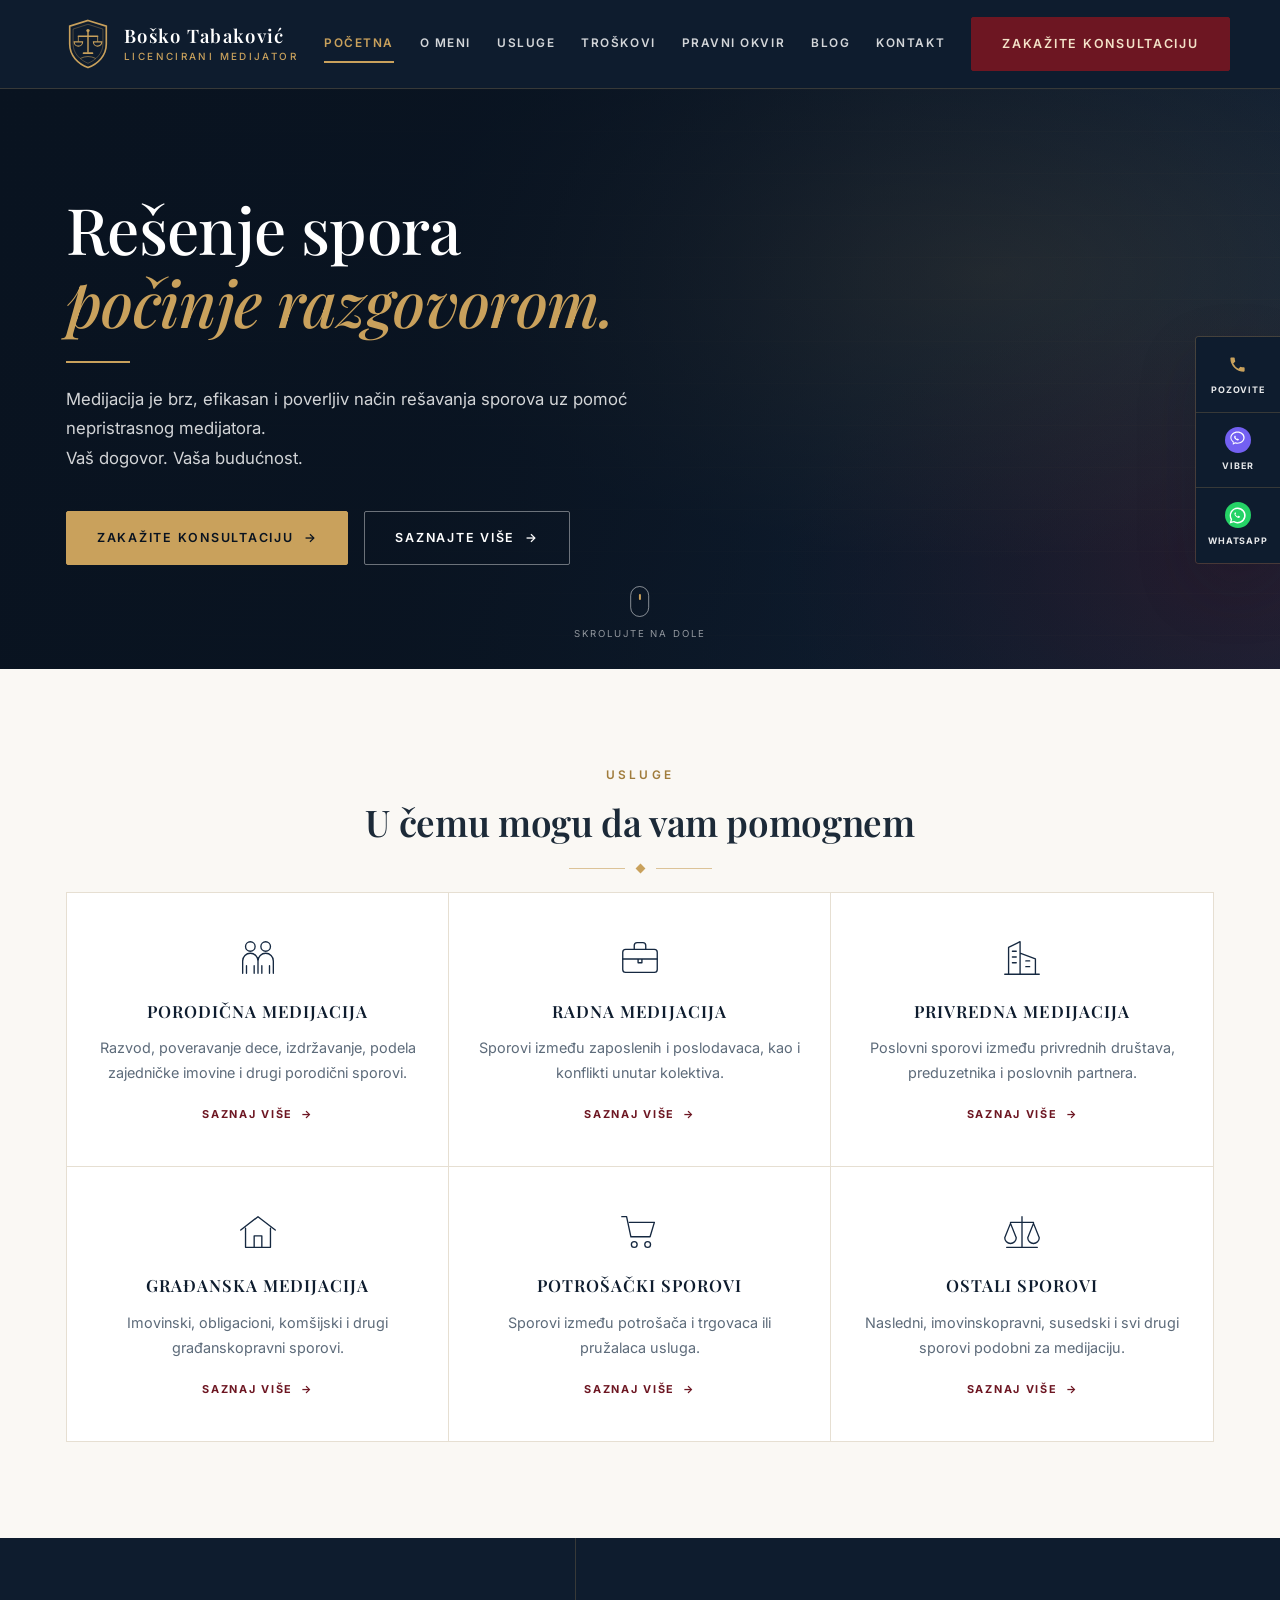
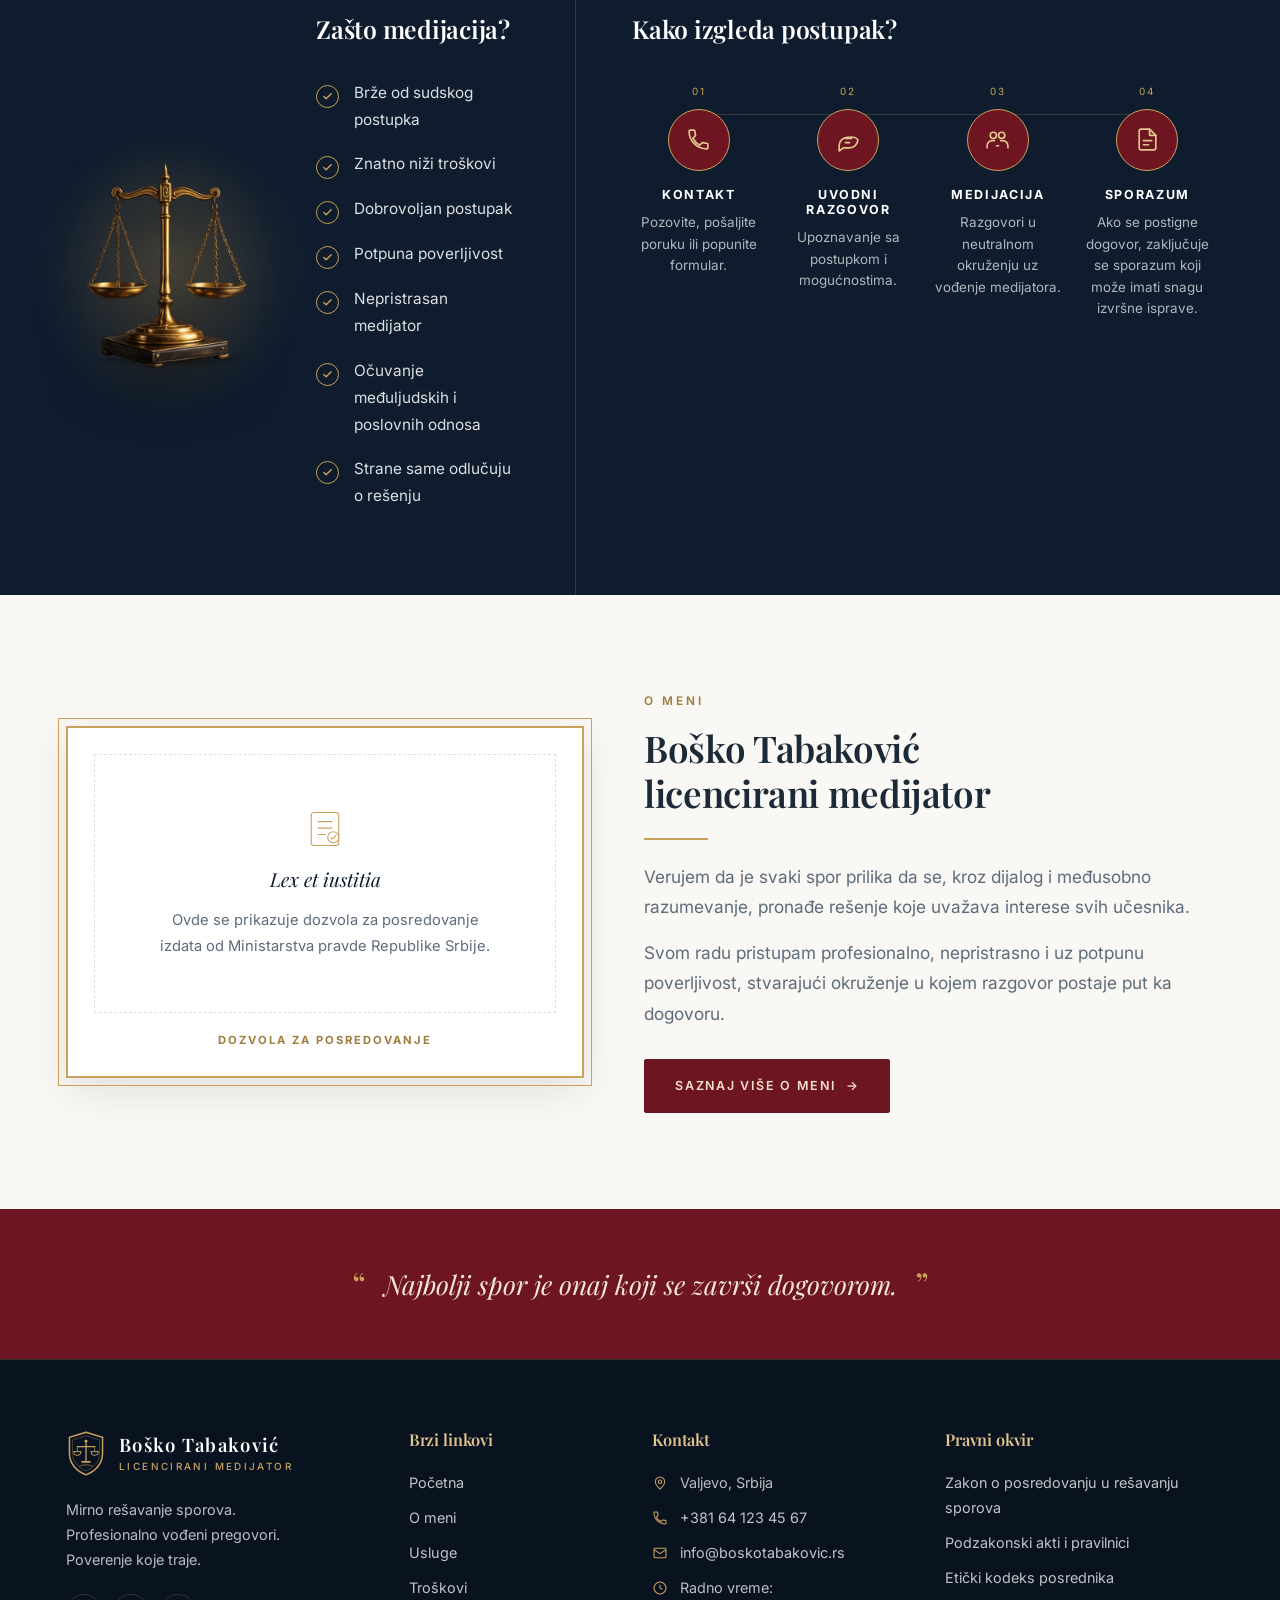
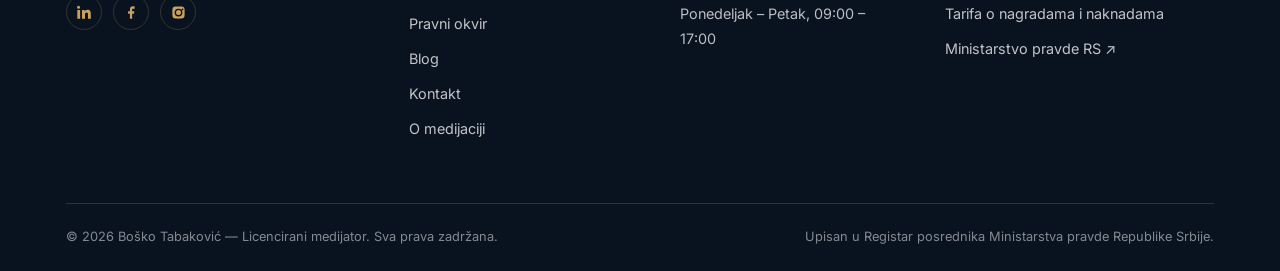
==== index.html @ c3726f28 "Add files via upload Update" ====
<!DOCTYPE html>
<html lang="sr">
<head>
<meta charset="UTF-8">
<meta name="viewport" content="width=device-width,initial-scale=1">
<title>Boško Tabaković — licencirani medijator | Medijacija Valjevo</title>
<meta name="description" content="Licencirani medijator Ministarstva pravde RS. Porodična, radna, privredna, građanska i potrošačka medijacija. Brzo, poverljivo i uz niže troškove od suda.">
<meta property="og:title" content="Boško Tabaković — licencirani medijator | Medijacija Valjevo">
<meta property="og:description" content="Licencirani medijator Ministarstva pravde RS. Porodična, radna, privredna, građanska i potrošačka medijacija. Brzo, poverljivo i uz niže troškove od suda.">
<meta property="og:type" content="website">
<link rel="preconnect" href="https://fonts.googleapis.com">
<link rel="preconnect" href="https://fonts.gstatic.com" crossorigin>
<link href="https://fonts.googleapis.com/css2?family=Playfair+Display:ital,wght@0,500;0,600;0,700;1,500;1,600&family=Inter:wght@400;500;600;700&display=swap" rel="stylesheet">
<link rel="stylesheet" href="style.css">
</head>
<body>
<a class="skip" href="#main">Preskoči na sadržaj</a>
<header class="site-header">
  <div class="wrap">
    <a class="brand" href="index.html">
      <svg viewBox="0 0 44 54" aria-hidden="true">
<path d="M22 2.5 41 8.5V27c0 12-8.5 20.5-19 24.5C11.5 47.5 3 39 3 27V8.5Z" fill="none" stroke="#c9a15c" stroke-width="1.7"/>
<path d="M22 6.5 37.5 11.5V27c0 9.5-7 16.5-15.5 20C13.5 43.5 6.5 36.5 6.5 27V11.5Z" fill="none" stroke="#c9a15c" stroke-width=".7" opacity=".5"/>
<circle cx="22" cy="13" r="1.7" fill="#c9a15c"/>
<line x1="22" y1="14.5" x2="22" y2="36" stroke="#c9a15c" stroke-width="1.5"/>
<line x1="12" y1="19" x2="32" y2="19" stroke="#c9a15c" stroke-width="1.5" stroke-linecap="round"/>
<line x1="12" y1="19" x2="12" y2="24.6" stroke="#c9a15c" stroke-width=".8"/>
<line x1="32" y1="19" x2="32" y2="24.6" stroke="#c9a15c" stroke-width=".8"/>
<path d="M7.6 24.8a4.4 4.4 0 0 0 8.8 0Z" fill="none" stroke="#c9a15c" stroke-width="1.1"/>
<path d="M27.6 24.8a4.4 4.4 0 0 0 8.8 0Z" fill="none" stroke="#c9a15c" stroke-width="1.1"/>
<rect x="16.5" y="35.5" width="11" height="2" rx="1" fill="#c9a15c"/>
<path d="M14 42q8-4 16 0" fill="none" stroke="#c9a15c" stroke-width=".9" opacity=".7"/>
</svg>
      <span class="brand-text">
        <span class="brand-name">Boško Tabaković</span>
        <span class="brand-role">Licencirani medijator</span>
      </span>
    </a>
    <button class="burger" id="burger" aria-label="Otvori meni" aria-expanded="false" aria-controls="nav">
      <span></span><span></span><span></span>
    </button>
    <nav class="nav" id="nav"><a href="index.html" class="active">Početna</a><a href="o-meni.html">O meni</a><a href="usluge.html">Usluge</a><a href="troskovi.html">Troškovi</a><a href="pravni-okvir.html">Pravni okvir</a><a href="blog.html">Blog</a><a href="kontakt.html">Kontakt</a></nav>
    <a class="btn btn-burgundy header-cta" href="kontakt.html">Zakažite konsultaciju</a>
  </div>
</header>

<div class="contact-rail">
  <a href="tel:+381641234567"><span class="ic ic-phone"><svg viewBox="0 0 24 24" fill="#c9a15c"><path d="M6.6 10.8a15.1 15.1 0 0 0 6.6 6.6l2.2-2.2a1 1 0 0 1 1-.2c1.1.4 2.3.6 3.6.6a1 1 0 0 1 1 1V20a1 1 0 0 1-1 1A17 17 0 0 1 3 4a1 1 0 0 1 1-1h3.5a1 1 0 0 1 1 1c0 1.2.2 2.4.6 3.6a1 1 0 0 1-.2 1Z"/></svg></span>Pozovite</a>
  <a href="viber://chat?number=%2B381641234567"><span class="ic ic-viber"><svg viewBox="0 0 24 24" fill="#fff"><path d="M12 2C7 2 3 5.4 3 9.6c0 2.3 1.2 4.3 3.1 5.7v3.4l2.9-1.7c1 .2 1.9.4 3 .4 5 0 9-3.4 9-7.8S17 2 12 2Zm0 1.6c4.1 0 7.4 2.7 7.4 6.2S16.1 16 12 16c-1 0-1.9-.1-2.8-.4l-.4-.1-1.6 1v-1.9l-.4-.3C5.2 13.2 4.3 11.5 4.3 9.8c0-3.5 3.5-6.2 7.7-6.2Z"/><path d="M8.6 7.1c.2-.1.5 0 .6.2l.7 1.2c.1.2.1.5-.1.7l-.4.4c.4.8 1 1.4 1.9 1.8l.4-.4c.2-.2.5-.2.7-.1l1.2.7c.2.1.3.4.2.6-.3.7-1 1.1-1.7 1-2-.3-3.9-2-4.4-4-.2-.7.2-1.5.9-2.1Z"/></svg></span>Viber</a>
  <a href="https://wa.me/381641234567"><span class="ic ic-wa"><svg viewBox="0 0 24 24" fill="#fff"><path d="M12 2a10 10 0 0 0-8.6 15L2 22l5.2-1.4A10 10 0 1 0 12 2Zm0 1.8a8.2 8.2 0 1 1-4.2 15.2l-.3-.2-3 .8.8-2.9-.2-.3A8.2 8.2 0 0 1 12 3.8Z"/><path d="M8.9 7.3c.2 0 .4 0 .5.4l.7 1.6c.1.2 0 .4-.1.5l-.5.6c-.1.1-.2.3 0 .5.5.9 1.5 1.8 2.5 2.2.2.1.4.1.5-.1l.5-.6c.1-.2.3-.2.5-.1l1.6.8c.2.1.3.3.2.5-.2.8-1 1.4-1.9 1.5-2.4-.2-4.8-2.5-5.3-4.9-.1-.9.4-1.8 1.2-2.2.1-.1.3-.1.6-.1Z"/></svg></span>WhatsApp</a>
</div>

<main id="main">
<section class="hero">
  <div class="hero-fallback"></div>
  <img class="hero-media" src="hero.jpg" alt="" onerror="this.remove()"
       style="position:absolute;inset:0;width:100%;height:100%;object-fit:cover;z-index:-2">
  <div class="hero-veil"></div>
  <div class="wrap">
    <div class="hero-inner">
      <h1>Rešenje spora<span class="gold">počinje razgovorom.</span></h1>
      <div class="rule"></div>
      <p>Medijacija je brz, efikasan i poverljiv način rešavanja sporova uz pomoć nepristrasnog medijatora.<br>Vaš dogovor. Vaša budućnost.</p>
      <div class="hero-btns">
        <a class="btn btn-gold" href="kontakt.html">Zakažite konsultaciju <span class="arr">&rarr;</span></a>
        <a class="btn btn-outline-light" href="o-medijaciji.html">Saznajte više <span class="arr">&rarr;</span></a>
      </div>
    </div>
  </div>
  <a class="hero-scroll" href="#usluge"><span class="hero-mouse"></span>Skrolujte na dole</a>
</section>

<section class="section bg-cream" id="usluge">
  <div class="wrap">
    <div class="center">
      <div class="eyebrow">Usluge</div>
      <h2 class="title-md">U čemu mogu da vam pomognem</h2>
      <div class="rule-diamond"><span></span></div>
    </div>
    <div class="svc-grid"><a class="svc" href="porodicna-medijacija.html"><svg viewBox="0 0 48 48"><circle cx="16" cy="12" r="5"/><circle cx="32" cy="12" r="5"/><path d="M8 40V27a8 8 0 0 1 16 0v13M24 40V27a8 8 0 0 1 16 0v13M12 40v-8M20 40v-8M28 40v-8M36 40v-8"/></svg><h3>Porodična medijacija</h3><p>Razvod, poveravanje dece, izdržavanje, podela zajedničke imovine i drugi porodični sporovi.</p><span class="more">Saznaj više <span class="arr">&rarr;</span></span></a><a class="svc" href="radna-medijacija.html"><svg viewBox="0 0 48 48"><rect x="6" y="15" width="36" height="24" rx="3"/><path d="M18 15v-4a3 3 0 0 1 3-3h6a3 3 0 0 1 3 3v4M6 25h36M22 25v4h4v-4"/></svg><h3>Radna medijacija</h3><p>Sporovi između zaposlenih i poslodavaca, kao i konflikti unutar kolektiva.</p><span class="more">Saznaj više <span class="arr">&rarr;</span></span></a><a class="svc" href="privredna-medijacija.html"><svg viewBox="0 0 48 48"><path d="M6 41h36M10 41V13l12-6v34M22 41V19l16 6v16"/><path d="M14 17h4M14 23h4M14 29h4M28 27h4M28 33h4"/></svg><h3>Privredna medijacija</h3><p>Poslovni sporovi između privrednih društava, preduzetnika i poslovnih partnera.</p><span class="more">Saznaj više <span class="arr">&rarr;</span></span></a><a class="svc" href="gradjanska-medijacija.html"><svg viewBox="0 0 48 48"><path d="M6 22 24 8l18 14M11 20v20h26V20M20 40V28h8v12"/></svg><h3>Građanska medijacija</h3><p>Imovinski, obligacioni, komšijski i drugi građanskopravni sporovi.</p><span class="more">Saznaj više <span class="arr">&rarr;</span></span></a><a class="svc" href="potrosacka-medijacija.html"><svg viewBox="0 0 48 48"><path d="M5 8h5l4.5 21h20L39 14H13"/><circle cx="18" cy="37" r="3"/><circle cx="32" cy="37" r="3"/></svg><h3>Potrošački sporovi</h3><p>Sporovi između potrošača i trgovaca ili pružalaca usluga.</p><span class="more">Saznaj više <span class="arr">&rarr;</span></span></a><a class="svc" href="ostali-sporovi.html"><svg viewBox="0 0 48 48"><path d="M24 8v32M12 14h24M8 40h32"/><path d="M6 30a6 6 0 0 0 12 0l-6-15Z"/><path d="M30 30a6 6 0 0 0 12 0l-6-15Z"/></svg><h3>Ostali sporovi</h3><p>Nasledni, imovinskopravni, susedski i svi drugi sporovi podobni za medijaciju.</p><span class="more">Saznaj više <span class="arr">&rarr;</span></span></a></div>
  </div>
</section>

<section class="bg-navy on-dark">
  <div class="wrap">
    <div class="split">
      <div class="split-l">
        <div class="why-grid">
          <div class="tas-figure">
            <!-- ★ VAGA ★  Ubacite fajl tas.png (providna pozadina) ili tas.jpg u repozitorijum
                 i on automatski zamenjuje crtež ispod. Ništa drugo ne treba menjati. -->
            <img src="tas.png" alt="Vaga pravde"
                 onerror="if(this.src.indexOf('tas.png')>-1){this.src='tas.jpg'}else{this.remove()}"
                 onload="var d=document.getElementById('tasCrtez'); if(d) d.remove()">
            <svg id="tasCrtez" viewBox="0 0 600 700" xmlns="http://www.w3.org/2000/svg" aria-hidden="true">
              <defs>
                <linearGradient id="tz" x1="0" y1="0" x2="1" y2=".6">
                  <stop offset="0" stop-color="#f0dba8"/><stop offset=".3" stop-color="#d9b672"/>
                  <stop offset=".55" stop-color="#b78f45"/><stop offset=".78" stop-color="#8f6d31"/>
                  <stop offset="1" stop-color="#c9a15c"/>
                </linearGradient>
                <linearGradient id="tzv" x1="0" y1="0" x2="0" y2="1">
                  <stop offset="0" stop-color="#f3e2b8"/><stop offset=".42" stop-color="#c9a15c"/>
                  <stop offset="1" stop-color="#7d5f2a"/>
                </linearGradient>
              </defs>
              <rect x="196" y="628" width="208" height="26" rx="4" fill="#0d1a29" opacity=".55"/>
              <ellipse cx="300" cy="628" rx="86" ry="16" fill="url(#tzv)"/>
              <path d="M232 628q16-40 68-46 52 6 68 46z" fill="url(#tz)"/>
              <ellipse cx="300" cy="582" rx="54" ry="12" fill="url(#tzv)"/>
              <ellipse cx="300" cy="576" rx="38" ry="9" fill="url(#tz)"/>
              <path d="M288 566q-4-160 2-346h20q6 186 2 346z" fill="url(#tz)"/>
              <ellipse cx="300" cy="536" rx="25" ry="8" fill="url(#tzv)"/>
              <ellipse cx="300" cy="524" rx="19" ry="6" fill="url(#tz)"/>
              <ellipse cx="300" cy="360" rx="18" ry="6" fill="url(#tzv)"/>
              <ellipse cx="300" cy="220" rx="23" ry="8" fill="url(#tzv)"/>
              <path d="M293 560q-3-170 2-338h5q-4 168-1 338z" fill="#f3e2b8" opacity=".32"/>
              <rect x="280" y="116" width="40" height="106" rx="5" fill="url(#tz)"/>
              <rect x="288" y="124" width="10" height="90" rx="4" fill="#f3e2b8" opacity=".3"/>
              <rect x="272" y="108" width="56" height="14" rx="5" fill="url(#tzv)"/>
              <ellipse cx="300" cy="104" rx="15" ry="7" fill="url(#tz)"/>
              <path d="M300 52q10 22 0 44-10-22 0-44z" fill="url(#tzv)"/>
              <circle cx="300" cy="46" r="7" fill="url(#tz)"/>
              <path d="M300 134c-42-4-86-14-124-28-18-6-34-4-42 8s-2 26 12 30 26-4 26-16c0-9-8-15-16-14"
                    fill="none" stroke="url(#tz)" stroke-width="13" stroke-linecap="round"/>
              <path d="M300 134c42-4 86-14 124-28 18-6 34-4 42 8s2 26-12 30-26-4-26-16c0-9 8-15 16-14"
                    fill="none" stroke="url(#tz)" stroke-width="13" stroke-linecap="round"/>
              <path d="M300 129c-42-4-86-14-122-27" fill="none" stroke="#f3e2b8" stroke-width="3.5" stroke-linecap="round" opacity=".5"/>
              <path d="M300 129c42-4 86-14 122-27" fill="none" stroke="#f3e2b8" stroke-width="3.5" stroke-linecap="round" opacity=".5"/>
              <rect x="284" y="108" width="32" height="46" rx="6" fill="url(#tzv)"/>
              <rect x="290" y="116" width="20" height="30" rx="4" fill="#0d1a29" opacity=".5"/>
              <circle cx="300" cy="131" r="5" fill="url(#tz)"/>
              <g stroke="url(#tzv)" stroke-width="2.6" fill="none">
                <path d="M152 148 92 324M152 148v176M152 148l60 176M448 148l-60 176M448 148v176M448 148l60 176"/>
              </g>
              <circle cx="152" cy="150" r="6" fill="url(#tz)"/><circle cx="448" cy="150" r="6" fill="url(#tz)"/>
              <ellipse cx="152" cy="324" rx="122" ry="22" fill="url(#tzv)"/>
              <path d="M30 324q122 66 244 0-122 30-244 0z" fill="url(#tz)"/>
              <ellipse cx="152" cy="320" rx="96" ry="14" fill="#0d1a29" opacity=".26"/>
              <ellipse cx="448" cy="324" rx="122" ry="22" fill="url(#tzv)"/>
              <path d="M326 324q122 66 244 0-122 30-244 0z" fill="url(#tz)"/>
              <ellipse cx="448" cy="320" rx="96" ry="14" fill="#0d1a29" opacity=".26"/>
            </svg>
          </div>
          <div>
        <h2 class="title-sm">Zašto medijacija?</h2>
        <ul class="checklist">
          <li>Brže od sudskog postupka</li>
          <li>Znatno niži troškovi</li>
          <li>Dobrovoljan postupak</li>
          <li>Potpuna poverljivost</li>
          <li>Nepristrasan medijator</li>
          <li>Očuvanje međuljudskih i poslovnih odnosa</li>
          <li>Strane same odlučuju o rešenju</li>
        </ul>
          </div>
        </div>
      </div>
      <div class="split-r">
        <h2 class="title-sm">Kako izgleda postupak?</h2>
        <div class="steps">
          <div class="step">
            <div class="step-num">01</div>
            <div class="step-circle"><svg viewBox="0 0 24 24"><path d="M6.6 10.8a15.1 15.1 0 0 0 6.6 6.6l2.2-2.2a1 1 0 0 1 1-.2c1.1.4 2.3.6 3.6.6a1 1 0 0 1 1 1V20a1 1 0 0 1-1 1A17 17 0 0 1 3 4a1 1 0 0 1 1-1h3.5a1 1 0 0 1 1 1c0 1.2.2 2.4.6 3.6a1 1 0 0 1-.2 1Z"/></svg></div>
            <h4>Kontakt</h4>
            <p>Pozovite, pošaljite poruku ili popunite formular.</p>
          </div>
          <div class="step">
            <div class="step-num">02</div>
            <div class="step-circle"><svg viewBox="0 0 24 24"><path d="M21 12a8 8 0 0 1-8 8H7l-4 3v-5a8 8 0 0 1 8-8h2a8 8 0 0 1 8 2Z"/><path d="M9 11h6M9 15h4"/></svg></div>
            <h4>Uvodni razgovor</h4>
            <p>Upoznavanje sa postupkom i mogućnostima.</p>
          </div>
          <div class="step">
            <div class="step-num">03</div>
            <div class="step-circle"><svg viewBox="0 0 24 24"><circle cx="8" cy="8" r="3"/><circle cx="16" cy="8" r="3"/><path d="M2 20v-2a5 5 0 0 1 5-5h2M22 20v-2a5 5 0 0 0-5-5h-2M11 18h2"/></svg></div>
            <h4>Medijacija</h4>
            <p>Razgovori u neutralnom okruženju uz vođenje medijatora.</p>
          </div>
          <div class="step">
            <div class="step-num">04</div>
            <div class="step-circle"><svg viewBox="0 0 24 24"><path d="M14 2H6a2 2 0 0 0-2 2v16a2 2 0 0 0 2 2h12a2 2 0 0 0 2-2V8Z"/><path d="M14 2v6h6M8 13h8M8 17h5"/></svg></div>
            <h4>Sporazum</h4>
            <p>Ako se postigne dogovor, zaključuje se sporazum koji može imati snagu izvršne isprave.</p>
          </div>
        </div>
      </div>
    </div>
  </div>
</section>

<section class="section bg-cream">
  <div class="wrap">
    <div class="about">
      <div class="license-frame">
        <!-- ★ LICENCA ★  Ubacite fajl licenca.jpg u repozitorijum i on automatski
             zamenjuje tekst ispod. Radi i licenca.png. -->
        <img src="licenca.jpg" alt="Dozvola za posredovanje izdata od Ministarstva pravde Republike Srbije"
             onerror="if(this.src.indexOf('licenca.jpg')>-1){this.src='licenca.png'}else{this.remove()}"
             onload="var d=document.getElementById('licPocetna'); if(d) d.remove()">
        <div class="license-ph" id="licPocetna">
          <svg viewBox="0 0 48 48"><rect x="9" y="6" width="30" height="36" rx="3"/><path d="M16 16h16M16 23h16M16 30h9"/><circle cx="33" cy="33" r="6"/><path d="m30 33 2 2 4-4"/></svg>
          <span class="lat">Lex et iustitia</span>
          Ovde se prikazuje dozvola za posredovanje<br>izdata od Ministarstva pravde Republike Srbije.
        </div>
        <div class="license-cap">Dozvola za posredovanje</div>
      </div>
      <div>
        <div class="eyebrow">O meni</div>
        <h2 class="title-md">Boško Tabaković<br>licencirani medijator</h2>
        <div class="rule"></div>
        <p class="lead">Verujem da je svaki spor prilika da se, kroz dijalog i međusobno razumevanje, pronađe rešenje koje uvažava interese svih učesnika.</p>
        <p class="lead" style="margin-top:16px">Svom radu pristupam profesionalno, nepristrasno i uz potpunu poverljivost, stvarajući okruženje u kojem razgovor postaje put ka dogovoru.</p>
        <p style="margin-top:30px"><a class="btn btn-burgundy" href="o-meni.html">Saznaj više o meni <span class="arr">&rarr;</span></a></p>
      </div>
    </div>
  </div>
</section>

<div class="quote-band">
  <p><span class="qm">&#8220;</span>Najbolji spor je onaj koji se završi dogovorom.<span class="qm">&#8221;</span></p>
</div>
</main>

<footer class="site-footer">
  <div class="wrap">
    <div class="foot-grid">
      <div>
        <div class="foot-brand">
          <svg viewBox="0 0 44 54" aria-hidden="true">
<path d="M22 2.5 41 8.5V27c0 12-8.5 20.5-19 24.5C11.5 47.5 3 39 3 27V8.5Z" fill="none" stroke="#c9a15c" stroke-width="1.7"/>
<path d="M22 6.5 37.5 11.5V27c0 9.5-7 16.5-15.5 20C13.5 43.5 6.5 36.5 6.5 27V11.5Z" fill="none" stroke="#c9a15c" stroke-width=".7" opacity=".5"/>
<circle cx="22" cy="13" r="1.7" fill="#c9a15c"/>
<line x1="22" y1="14.5" x2="22" y2="36" stroke="#c9a15c" stroke-width="1.5"/>
<line x1="12" y1="19" x2="32" y2="19" stroke="#c9a15c" stroke-width="1.5" stroke-linecap="round"/>
<line x1="12" y1="19" x2="12" y2="24.6" stroke="#c9a15c" stroke-width=".8"/>
<line x1="32" y1="19" x2="32" y2="24.6" stroke="#c9a15c" stroke-width=".8"/>
<path d="M7.6 24.8a4.4 4.4 0 0 0 8.8 0Z" fill="none" stroke="#c9a15c" stroke-width="1.1"/>
<path d="M27.6 24.8a4.4 4.4 0 0 0 8.8 0Z" fill="none" stroke="#c9a15c" stroke-width="1.1"/>
<rect x="16.5" y="35.5" width="11" height="2" rx="1" fill="#c9a15c"/>
<path d="M14 42q8-4 16 0" fill="none" stroke="#c9a15c" stroke-width=".9" opacity=".7"/>
</svg>
          <span class="brand-text">
            <span class="brand-name">Boško Tabaković</span>
            <span class="brand-role">Licencirani medijator</span>
          </span>
        </div>
        <p>Mirno rešavanje sporova.<br>Profesionalno vođeni pregovori.<br>Poverenje koje traje.</p>
        <div class="socials">
          <a href="#" aria-label="LinkedIn"><svg viewBox="0 0 24 24"><path d="M4.98 3.5a2.49 2.49 0 1 1-4.98 0 2.49 2.49 0 0 1 4.98 0ZM.5 8H5v14H.5Zm7.5 0h4.3v1.9h.1c.6-1.1 2.1-2.3 4.3-2.3 4.6 0 5.4 3 5.4 6.9V22h-4.5v-6.6c0-1.6 0-3.6-2.2-3.6s-2.6 1.7-2.6 3.5V22H8Z"/></svg></a>
          <a href="#" aria-label="Facebook"><svg viewBox="0 0 24 24"><path d="M13 22v-8h3l.5-4H13V7.5c0-1 .3-1.5 1.6-1.5H17V2.2c-.6-.1-1.7-.2-2.9-.2C11.4 2 9.5 3.7 9.5 6.9V10h-3v4h3v8Z"/></svg></a>
          <a href="#" aria-label="Instagram"><svg viewBox="0 0 24 24"><path d="M12 2.2c3.2 0 3.6 0 4.8.1 3.3.1 4.8 1.7 4.9 4.9.1 1.3.1 1.6.1 4.8s0 3.6-.1 4.8c-.1 3.2-1.7 4.8-4.9 4.9-1.3.1-1.6.1-4.8.1s-3.6 0-4.8-.1c-3.3-.1-4.8-1.7-4.9-4.9-.1-1.2-.1-1.6-.1-4.8s0-3.6.1-4.8C2.4 4 4 2.4 7.2 2.3 8.4 2.2 8.8 2.2 12 2.2Zm0 3.6a6.2 6.2 0 1 0 0 12.4 6.2 6.2 0 0 0 0-12.4Zm0 10.2a4 4 0 1 1 0-8 4 4 0 0 1 0 8Zm6.4-10.4a1.44 1.44 0 1 0 0 2.9 1.44 1.44 0 0 0 0-2.9Z"/></svg></a>
        </div>
      </div>
      <div>
        <h4>Brzi linkovi</h4>
        <ul><li><a href="index.html">Početna</a></li><li><a href="o-meni.html">O meni</a></li><li><a href="usluge.html">Usluge</a></li><li><a href="troskovi.html">Troškovi</a></li><li><a href="pravni-okvir.html">Pravni okvir</a></li><li><a href="blog.html">Blog</a></li><li><a href="kontakt.html">Kontakt</a></li><li><a href="o-medijaciji.html">O medijaciji</a></li></ul>
      </div>
      <div>
        <h4>Kontakt</h4>
        <ul class="foot-contact">
          <li><svg viewBox="0 0 24 24"><path d="M12 21s7-6.3 7-11a7 7 0 1 0-14 0c0 4.7 7 11 7 11Z"/><circle cx="12" cy="10" r="2.6"/></svg><span>Valjevo, Srbija</span></li>
          <li><svg viewBox="0 0 24 24"><path d="M6.6 10.8a15.1 15.1 0 0 0 6.6 6.6l2.2-2.2a1 1 0 0 1 1-.2c1.1.4 2.3.6 3.6.6a1 1 0 0 1 1 1V20a1 1 0 0 1-1 1A17 17 0 0 1 3 4a1 1 0 0 1 1-1h3.5a1 1 0 0 1 1 1c0 1.2.2 2.4.6 3.6a1 1 0 0 1-.2 1Z"/></svg><a href="tel:+381641234567">+381 64 123 45 67</a></li>
          <li><svg viewBox="0 0 24 24"><rect x="3" y="5" width="18" height="14" rx="2"/><path d="m3 7 9 6 9-6"/></svg><a href="mailto:info@boskotabakovic.rs">info@boskotabakovic.rs</a></li>
          <li><svg viewBox="0 0 24 24"><circle cx="12" cy="12" r="9"/><path d="M12 7v5l3.5 2"/></svg><span>Radno vreme:<br>Ponedeljak – Petak, 09:00 – 17:00</span></li>
        </ul>
      </div>
      <div>
        <h4>Pravni okvir</h4>
        <ul>
          <li><a href="pravni-okvir.html">Zakon o posredovanju u rešavanju sporova</a></li>
          <li><a href="pravni-okvir.html">Podzakonski akti i pravilnici</a></li>
          <li><a href="pravni-okvir.html">Etički kodeks posrednika</a></li>
          <li><a href="troskovi.html">Tarifa o nagradama i naknadama</a></li>
          <li><a href="https://www.mpravde.gov.rs/" target="_blank" rel="noopener">Ministarstvo pravde RS &#8599;</a></li>
        </ul>
      </div>
    </div>
    <div class="foot-legal">
      <span>&copy; <span id="god">2026</span> Boško Tabaković — Licencirani medijator. Sva prava zadržana.</span>
      <span>Upisan u Registar posrednika Ministarstva pravde Republike Srbije.</span>
    </div>
  </div>
</footer>
<script src="main.js"></script>
</body>
</html>
---- style.css ----
/* ============================================================
   BOŠKO TABAKOVIĆ — LICENCIRANI MEDIJATOR
   Dizajn sistem: tamnoplava (navy) + zlato + bordo + krem
   ============================================================ */

:root{
  --navy-900:#091320;
  --navy-800:#0e1c2e;
  --navy-700:#152840;
  --navy-600:#1e3552;
  --navy-line:rgba(201,161,92,.22);

  --gold:#c9a15c;
  --gold-light:#e2c68d;
  --gold-deep:#a07c3c;

  --burgundy:#6d1622;
  --burgundy-light:#8a2130;

  --cream:#faf8f4;
  --cream-2:#f2eee6;
  --cream-line:#e6dfd2;

  --ink:#1c2a38;
  --ink-soft:#5d6b7a;
  --white:#fff;

  --serif:'Playfair Display',Georgia,'Times New Roman',serif;
  --sans:'Inter',system-ui,-apple-system,'Segoe UI',sans-serif;

  --shadow-sm:0 2px 10px rgba(9,19,32,.06);
  --shadow:0 12px 40px rgba(9,19,32,.10);
  --shadow-lg:0 24px 60px rgba(9,19,32,.18);
}

*{margin:0;padding:0;box-sizing:border-box}
html{scroll-behavior:smooth;-webkit-text-size-adjust:100%}
body{
  font-family:var(--sans);
  color:var(--ink);
  background:var(--cream);
  line-height:1.75;
  font-size:16px;
  overflow-x:hidden;
}
img{max-width:100%;display:block}
a{color:inherit}

h1,h2,h3,h4,.serif{font-family:var(--serif);font-weight:600;line-height:1.22;letter-spacing:-.01em}

.wrap{max-width:1200px;margin:0 auto;padding:0 26px}
.wrap-narrow{max-width:860px;margin:0 auto;padding:0 26px}

/* ---------- TIPOGRAFSKE UTILITY KLASE ---------- */
.eyebrow{
  font-size:.74rem;font-weight:600;letter-spacing:.26em;text-transform:uppercase;
  color:var(--gold-deep);margin-bottom:14px;
}
.on-dark .eyebrow,.eyebrow.on-dark{color:var(--gold)}
.title-lg{font-size:clamp(2rem,4.2vw,3.1rem)}
.title-md{font-size:clamp(1.6rem,3vw,2.3rem)}
.title-sm{font-size:clamp(1.25rem,2.2vw,1.55rem)}
.lead{font-size:1.08rem;color:var(--ink-soft);max-width:66ch}
.center{text-align:center}
.center .lead{margin-left:auto;margin-right:auto}

.rule{width:64px;height:2px;background:var(--gold);margin:22px 0}
.rule.c{margin-left:auto;margin-right:auto}
.rule-diamond{display:flex;align-items:center;justify-content:center;gap:12px;margin:20px 0}
.rule-diamond::before,.rule-diamond::after{content:"";height:1px;width:56px;background:var(--gold);opacity:.6}
.rule-diamond span{width:7px;height:7px;background:var(--gold);transform:rotate(45deg)}

/* ---------- DUGMAD ---------- */
.btn{
  display:inline-flex;align-items:center;gap:10px;
  font-family:var(--sans);font-size:.78rem;font-weight:600;letter-spacing:.14em;text-transform:uppercase;
  padding:15px 30px;border:1px solid transparent;border-radius:2px;
  text-decoration:none;cursor:pointer;
  transition:background .2s,color .2s,border-color .2s,transform .2s;
}
.btn:hover{transform:translateY(-2px)}
.btn-gold{background:var(--gold);color:var(--navy-900);border-color:var(--gold)}
.btn-gold:hover{background:var(--gold-light);border-color:var(--gold-light)}
.btn-burgundy{background:var(--burgundy);color:#f3e2c8;border-color:var(--burgundy)}
.btn-burgundy:hover{background:var(--burgundy-light);border-color:var(--burgundy-light)}
.btn-outline-light{background:transparent;color:var(--white);border-color:rgba(255,255,255,.4)}
.btn-outline-light:hover{border-color:var(--gold);color:var(--gold-light)}
.btn-outline-dark{background:transparent;color:var(--burgundy);border-color:var(--gold)}
.btn-outline-dark:hover{background:var(--gold);color:var(--navy-900)}
.btn .arr{transition:transform .2s}
.btn:hover .arr{transform:translateX(4px)}

/* ---------- HEADER ---------- */
.site-header{
  position:sticky;top:0;z-index:200;
  background:var(--navy-800);
  border-bottom:1px solid var(--navy-line);
}
.site-header .wrap{display:flex;align-items:center;gap:26px;height:88px}
.brand{display:flex;align-items:center;gap:14px;text-decoration:none;flex-shrink:0}
.brand svg{width:44px;height:52px;flex-shrink:0}
.brand-text{display:flex;flex-direction:column;line-height:1.1}
.brand-name{font-family:var(--serif);font-size:1.16rem;font-weight:600;color:var(--white);letter-spacing:.07em;white-space:nowrap}
.brand-role{font-size:.62rem;font-weight:500;letter-spacing:.24em;text-transform:uppercase;color:var(--gold);margin-top:5px}

.nav{display:flex;gap:26px;align-items:center;margin-left:auto}
.nav a{
  font-size:.74rem;font-weight:600;letter-spacing:.13em;text-transform:uppercase;
  color:rgba(255,255,255,.82);text-decoration:none;padding:8px 0;
  border-bottom:2px solid transparent;white-space:nowrap;transition:color .2s,border-color .2s;
}
.nav a:hover{color:var(--gold-light)}
.nav a.active{color:var(--gold);border-bottom-color:var(--gold)}
.header-cta{flex-shrink:0}
.burger{
  display:none;margin-left:auto;background:none;border:1px solid var(--navy-line);
  border-radius:2px;padding:10px 14px;cursor:pointer;color:var(--gold);
}
.burger span{display:block;width:20px;height:2px;background:var(--gold);margin:4px 0;transition:transform .25s,opacity .25s}
.burger[aria-expanded="true"] span:nth-child(1){transform:translateY(6px) rotate(45deg)}
.burger[aria-expanded="true"] span:nth-child(2){opacity:0}
.burger[aria-expanded="true"] span:nth-child(3){transform:translateY(-6px) rotate(-45deg)}

/* ---------- PLUTAJUĆA KONTAKT TRAKA ---------- */
.contact-rail{
  position:fixed;right:0;top:50%;transform:translateY(-50%);z-index:190;
  display:flex;flex-direction:column;
  border:1px solid var(--navy-line);border-right:none;border-radius:4px 0 0 4px;overflow:hidden;
  box-shadow:var(--shadow-lg);
}
.contact-rail a{
  display:flex;flex-direction:column;align-items:center;gap:5px;
  padding:14px 12px;text-decoration:none;
  font-size:.56rem;font-weight:700;letter-spacing:.1em;text-transform:uppercase;
  background:var(--navy-800);color:rgba(255,255,255,.9);
  border-bottom:1px solid var(--navy-line);transition:background .2s;
}
.contact-rail a:last-child{border-bottom:none}
.contact-rail a:hover{background:var(--navy-700)}
.contact-rail svg{width:19px;height:19px}
.contact-rail .ic{width:26px;height:26px;border-radius:50%;display:flex;align-items:center;justify-content:center}
.ic-phone{background:transparent}
.ic-viber{background:#7360f2}
.ic-wa{background:#25d366}

/* ---------- HERO ---------- */
.hero{position:relative;background:var(--navy-800);overflow:hidden;isolation:isolate}
.hero-media{position:absolute;inset:0;z-index:-2}
.hero-media img{width:100%;height:100%;object-fit:cover;object-position:center right}
.hero-fallback{
  position:absolute;inset:0;z-index:-2;
  background:
    radial-gradient(1000px 460px at 78% 32%,rgba(201,161,92,.20),transparent 62%),
    radial-gradient(700px 420px at 96% 82%,rgba(109,22,34,.34),transparent 65%),
    linear-gradient(122deg,var(--navy-900) 0%,var(--navy-800) 46%,var(--navy-700) 100%);
}
.hero-fallback::after{
  content:"";position:absolute;inset:0;
  background-image:linear-gradient(rgba(201,161,92,.05) 1px,transparent 1px);
  background-size:100% 42px;opacity:.5;
}
.hero-veil{
  position:absolute;inset:0;z-index:-1;
  background:linear-gradient(96deg,rgba(9,19,32,.96) 0%,rgba(9,19,32,.9) 34%,rgba(9,19,32,.5) 66%,rgba(9,19,32,.28) 100%);
}
.hero .wrap{position:relative;padding-top:104px;padding-bottom:104px;min-height:560px;display:flex;flex-direction:column;justify-content:center}
.hero-inner{max-width:620px}
.hero h1{font-size:clamp(2.3rem,5.2vw,4rem);color:var(--white);font-weight:500;line-height:1.14}
.hero h1 .gold{display:block;color:var(--gold);font-style:italic;font-weight:500}
.hero p{color:rgba(255,255,255,.82);font-size:1.05rem;max-width:52ch;margin-bottom:38px}
.hero-btns{display:flex;gap:16px;flex-wrap:wrap}
.hero-scroll{
  position:absolute;bottom:26px;left:50%;transform:translateX(-50%);
  display:flex;flex-direction:column;align-items:center;gap:9px;
  font-size:.6rem;letter-spacing:.2em;text-transform:uppercase;color:rgba(255,255,255,.55);
  text-decoration:none;
}
.hero-mouse{width:19px;height:31px;border:1.5px solid rgba(255,255,255,.5);border-radius:11px;position:relative}
.hero-mouse::after{
  content:"";position:absolute;left:50%;top:7px;width:2.5px;height:6px;border-radius:2px;
  background:var(--gold);transform:translateX(-50%);animation:scrolldot 1.9s ease-in-out infinite;
}
@keyframes scrolldot{0%,100%{opacity:0;transform:translate(-50%,0)}45%{opacity:1;transform:translate(-50%,8px)}}

/* Podnaslovni hero na unutrašnjim stranicama */
.page-hero{position:relative;background:var(--navy-800);isolation:isolate;overflow:hidden}
.page-hero::before{
  content:"";position:absolute;inset:0;z-index:-1;
  background:
    radial-gradient(760px 340px at 84% 12%,rgba(201,161,92,.17),transparent 62%),
    radial-gradient(560px 320px at 8% 96%,rgba(109,22,34,.3),transparent 66%),
    linear-gradient(118deg,var(--navy-900),var(--navy-700));
}
.page-hero .wrap{padding-top:76px;padding-bottom:76px}
.page-hero h1{color:var(--white);font-weight:500;font-size:clamp(1.9rem,4vw,3rem);max-width:20ch}
.page-hero .sub{color:var(--gold-light);font-family:var(--serif);font-style:italic;font-size:1.15rem;margin-top:16px;max-width:56ch}
.crumbs{font-size:.72rem;letter-spacing:.14em;text-transform:uppercase;color:rgba(255,255,255,.5);margin-bottom:18px}
.crumbs a{color:var(--gold);text-decoration:none}
.crumbs a:hover{text-decoration:underline}

/* ---------- SEKCIJE ---------- */
.section{padding:96px 0}
.section-sm{padding:64px 0}
.bg-cream{background:var(--cream)}
.bg-cream2{background:var(--cream-2)}
.bg-white{background:var(--white)}
.bg-navy{background:var(--navy-800);color:rgba(255,255,255,.86)}
.bg-navy h1,.bg-navy h2,.bg-navy h3,.bg-navy h4{color:var(--white)}
.bg-navy .lead{color:rgba(255,255,255,.72)}

/* ---------- KARTICE USLUGA ---------- */
.svc-grid{display:grid;grid-template-columns:repeat(3,1fr);gap:0;border:1px solid var(--cream-line);background:var(--white)}
.svc{
  padding:42px 30px;text-align:center;text-decoration:none;color:inherit;
  border-right:1px solid var(--cream-line);border-bottom:1px solid var(--cream-line);
  display:flex;flex-direction:column;align-items:center;
  transition:background .25s,transform .25s;
}
.svc:nth-child(3n){border-right:none}
.svc:nth-last-child(-n+3){border-bottom:none}
.svc:hover{background:var(--cream)}
.svc svg{width:46px;height:46px;stroke:var(--navy-700);fill:none;stroke-width:1.4;stroke-linecap:round;stroke-linejoin:round;margin-bottom:20px;transition:stroke .25s}
.svc:hover svg{stroke:var(--gold-deep)}
.svc h3{
  font-family:var(--serif);font-size:1.05rem;letter-spacing:.06em;text-transform:uppercase;
  color:var(--navy-800);margin-bottom:14px;
}
.svc p{font-size:.9rem;color:var(--ink-soft);margin-bottom:20px;flex-grow:1}
.svc .more{
  font-size:.68rem;font-weight:700;letter-spacing:.16em;text-transform:uppercase;color:var(--burgundy);
  display:inline-flex;align-items:center;gap:8px;
}
.svc:hover .more{color:var(--burgundy-light)}

/* ---------- ZAŠTO + POSTUPAK (tamna sekcija) ---------- */
.split{display:grid;grid-template-columns:1fr 1.25fr;gap:0}
.split-l{padding:76px 56px 76px 0;border-right:1px solid var(--navy-line)}
.split-r{padding:76px 0 76px 56px}
.checklist{list-style:none;margin-top:26px}
.checklist li{position:relative;padding:9px 0 9px 38px;color:rgba(255,255,255,.86);font-size:.96rem}
.checklist li::before{
  content:"";position:absolute;left:0;top:14px;width:21px;height:21px;border-radius:50%;
  border:1px solid var(--gold);
  background:url("data:image/svg+xml;charset=utf-8,%3Csvg xmlns='http://www.w3.org/2000/svg' viewBox='0 0 24 24' fill='none' stroke='%23c9a15c' stroke-width='3' stroke-linecap='round' stroke-linejoin='round'%3E%3Cpolyline points='20 6 9 17 4 12'/%3E%3C/svg%3E") center/11px no-repeat;
}
.steps{display:grid;grid-template-columns:repeat(4,1fr);gap:16px;margin-top:38px;position:relative}
.steps::before{content:"";position:absolute;top:31px;left:12%;right:12%;height:1px;background:var(--navy-line)}
.step{text-align:center;position:relative}
.step-num{font-size:.62rem;letter-spacing:.2em;color:var(--gold);margin-bottom:9px}
.step-circle{
  width:62px;height:62px;border-radius:50%;background:var(--burgundy);border:1px solid var(--gold);
  display:flex;align-items:center;justify-content:center;margin:0 auto 16px;position:relative;z-index:1;
}
.step-circle svg{width:25px;height:25px;stroke:var(--gold-light);fill:none;stroke-width:1.6;stroke-linecap:round;stroke-linejoin:round}
.step h4{font-size:.78rem;font-weight:700;letter-spacing:.13em;text-transform:uppercase;color:var(--white);font-family:var(--sans);margin-bottom:10px}
.step p{font-size:.84rem;color:rgba(255,255,255,.68);line-height:1.6}

/* ---------- O MENI (preview) ---------- */
.about{display:grid;grid-template-columns:1fr 1.1fr;gap:60px;align-items:center;position:relative}
.about-photo{position:relative;aspect-ratio:4/3.2;overflow:hidden;background:var(--navy-700)}
.about-photo img{width:100%;height:100%;object-fit:cover}
.photo-ph{
  position:absolute;inset:0;display:flex;flex-direction:column;align-items:center;justify-content:center;gap:10px;
  background:linear-gradient(150deg,var(--navy-700),var(--navy-900));color:rgba(255,255,255,.42);
  font-size:.78rem;letter-spacing:.12em;text-transform:uppercase;text-align:center;padding:24px;
}
.photo-ph svg{width:46px;height:46px;stroke:var(--gold);fill:none;stroke-width:1.2;opacity:.7}
.monogram{
  position:absolute;right:-10px;top:50%;transform:translateY(-50%);
  width:230px;opacity:.06;pointer-events:none;z-index:0;
}
.about > *{position:relative;z-index:1}

/* ---------- CITAT TRAKA ---------- */
.quote-band{background:var(--burgundy);color:#f6e8d2;text-align:center;padding:52px 26px}
.quote-band p{
  font-family:var(--serif);font-style:italic;font-size:clamp(1.15rem,2.4vw,1.65rem);
  display:inline-flex;align-items:center;gap:18px;flex-wrap:wrap;justify-content:center;
}
.quote-band .qm{font-size:2.1rem;color:var(--gold);line-height:1;font-style:normal}

/* ---------- SADRŽAJ (proza) ---------- */
.prose{max-width:78ch}
.prose p{margin-bottom:20px;color:var(--ink-soft)}
.prose p.strong-lead{color:var(--ink);font-size:1.12rem;font-family:var(--serif);font-style:italic}
.prose h2{font-size:clamp(1.4rem,2.6vw,1.95rem);color:var(--navy-800);margin:46px 0 18px}
.prose h3{font-size:1.2rem;color:var(--navy-800);margin:32px 0 12px}
.prose ul{list-style:none;margin:0 0 24px}
.prose ul li{position:relative;padding:7px 0 7px 26px;color:var(--ink-soft)}
.prose ul li::before{content:"";position:absolute;left:2px;top:18px;width:6px;height:6px;background:var(--gold);transform:rotate(45deg)}
.prose strong{color:var(--ink);font-weight:600}
.prose a{color:var(--burgundy);font-weight:500}

.tick-list{list-style:none;display:grid;grid-template-columns:repeat(2,1fr);gap:2px 30px;margin:8px 0 26px}
.tick-list li{position:relative;padding:9px 0 9px 32px;color:var(--ink)}
.tick-list li::before{
  content:"✓";position:absolute;left:0;top:9px;width:20px;height:20px;border-radius:50%;
  background:var(--burgundy);color:var(--gold-light);font-size:.7rem;
  display:flex;align-items:center;justify-content:center;
}

/* ---------- STUDIJA SLUČAJA ---------- */
.case{background:var(--navy-800);color:rgba(255,255,255,.82);padding:52px 46px;position:relative;overflow:hidden}
.case::before{
  content:"";position:absolute;top:0;left:0;width:4px;height:100%;
  background:linear-gradient(var(--gold),var(--burgundy));
}
.case h3{color:var(--white);font-size:1.5rem;margin-bottom:8px}
.case .case-tag{font-size:.68rem;letter-spacing:.24em;text-transform:uppercase;color:var(--gold);margin-bottom:10px}
.case-grid{display:grid;grid-template-columns:repeat(3,1fr);gap:30px;margin-top:32px}
.case-block h4{
  font-family:var(--sans);font-size:.72rem;font-weight:700;letter-spacing:.16em;text-transform:uppercase;
  color:var(--gold);margin-bottom:12px;padding-bottom:10px;border-bottom:1px solid var(--navy-line);
}
.case-block p{font-size:.92rem;color:rgba(255,255,255,.76)}
.case-note{margin-top:30px;padding-top:20px;border-top:1px solid var(--navy-line);font-size:.8rem;color:rgba(255,255,255,.5);font-style:italic}

/* ---------- FAQ ---------- */
.faq{max-width:820px}
.faq details{background:var(--white);border:1px solid var(--cream-line);border-left:3px solid var(--gold);margin-bottom:12px}
.faq summary{
  cursor:pointer;padding:20px 26px;font-weight:600;color:var(--navy-800);list-style:none;
  display:flex;justify-content:space-between;align-items:center;gap:18px;font-size:1rem;
}
.faq summary::-webkit-details-marker{display:none}
.faq summary::after{content:"+";font-family:var(--serif);font-size:1.5rem;color:var(--gold-deep);transition:transform .25s;flex-shrink:0;line-height:1}
.faq details[open] summary::after{transform:rotate(45deg)}
.faq details p{padding:0 26px 22px;color:var(--ink-soft);font-size:.95rem}

/* ---------- TABELE ---------- */
.table-wrap{overflow-x:auto;box-shadow:var(--shadow-sm)}
table.tbl{width:100%;border-collapse:collapse;background:var(--white);min-width:520px}
table.tbl th,table.tbl td{padding:15px 20px;text-align:left;border-bottom:1px solid var(--cream-line);font-size:.94rem}
table.tbl thead th{background:var(--navy-800);color:var(--gold-light);font-family:var(--serif);font-weight:600;font-size:1rem}
table.tbl tbody tr:last-child td{border-bottom:none}
table.tbl tbody tr:nth-child(even){background:var(--cream)}
table.tbl td.num{text-align:right;font-variant-numeric:tabular-nums;white-space:nowrap}
table.tbl td.hi{font-weight:600;color:var(--burgundy)}

/* ---------- KALKULATOR ---------- */
.calc{
  background:var(--navy-800);color:var(--white);
  display:grid;grid-template-columns:1.05fr .95fr;gap:0;
  box-shadow:var(--shadow-lg);overflow:hidden;
}
.calc-form{padding:46px 44px}
.calc-out{padding:46px 44px;background:var(--navy-900);border-left:1px solid var(--navy-line);display:flex;flex-direction:column}
.calc h3{color:var(--white);font-size:1.45rem;margin-bottom:6px}
.calc .hint{font-size:.86rem;color:rgba(255,255,255,.6);margin-bottom:28px}
.field{margin-bottom:22px}
.field label{display:block;font-size:.7rem;font-weight:700;letter-spacing:.15em;text-transform:uppercase;color:var(--gold);margin-bottom:9px}
.field input,.field select{
  width:100%;padding:13px 15px;background:var(--navy-700);color:var(--white);
  border:1px solid var(--navy-line);border-radius:2px;font-family:var(--sans);font-size:1rem;
}
.field input:focus,.field select:focus{outline:2px solid var(--gold);outline-offset:1px}
.field select option{background:var(--navy-800);color:var(--white)}
.seg{display:flex;gap:0;border:1px solid var(--navy-line);border-radius:2px;overflow:hidden}
.seg button{
  flex:1;padding:13px 10px;background:transparent;border:none;cursor:pointer;
  font-family:var(--sans);font-size:.78rem;font-weight:600;letter-spacing:.08em;text-transform:uppercase;
  color:rgba(255,255,255,.7);transition:background .2s,color .2s;
}
.seg button[aria-pressed="true"]{background:var(--gold);color:var(--navy-900)}
.stepper{display:flex;align-items:center;gap:0;border:1px solid var(--navy-line);border-radius:2px;width:fit-content}
.stepper button{
  width:46px;height:48px;background:transparent;border:none;color:var(--gold);
  font-size:1.3rem;cursor:pointer;line-height:1;transition:background .2s;
}
.stepper button:hover{background:var(--navy-700)}
.stepper input{
  width:64px;height:48px;text-align:center;background:var(--navy-700);color:var(--white);
  border:none;border-left:1px solid var(--navy-line);border-right:1px solid var(--navy-line);
  font-size:1.05rem;font-family:var(--sans);font-variant-numeric:tabular-nums;
}
.calc-total{margin-top:auto}
.calc-row{display:flex;justify-content:space-between;align-items:baseline;gap:14px;padding:13px 0;border-bottom:1px solid var(--navy-line);font-size:.92rem;color:rgba(255,255,255,.72)}
.calc-row .v{font-variant-numeric:tabular-nums;color:var(--white);font-weight:600;white-space:nowrap}
.calc-big{padding:26px 0 6px}
.calc-big .lbl{font-size:.7rem;letter-spacing:.18em;text-transform:uppercase;color:var(--gold);margin-bottom:8px}
.calc-big .amt{font-family:var(--serif);font-size:clamp(1.9rem,4.2vw,2.7rem);color:var(--gold-light);font-variant-numeric:tabular-nums;line-height:1.1}
.calc-split{background:rgba(201,161,92,.09);border:1px solid var(--navy-line);padding:16px 18px;margin-top:20px;font-size:.88rem;color:rgba(255,255,255,.8)}
.calc-split b{color:var(--gold-light);font-variant-numeric:tabular-nums}
.calc-note{font-size:.76rem;color:rgba(255,255,255,.5);margin-top:18px;line-height:1.6}

/* ---------- KONTAKT ---------- */
.contact-grid{display:grid;grid-template-columns:1fr 1.1fr;gap:36px}
.info-card{background:var(--white);border:1px solid var(--cream-line);border-top:3px solid var(--gold);padding:38px 34px}
.info-card h3{font-size:1.3rem;color:var(--navy-800);margin-bottom:24px}
.info-row{display:flex;gap:16px;align-items:flex-start;padding:13px 0;border-bottom:1px solid var(--cream-line)}
.info-row:last-of-type{border-bottom:none}
.info-row svg{width:19px;height:19px;stroke:var(--gold-deep);fill:none;stroke-width:1.6;flex-shrink:0;margin-top:5px}
.info-row a{color:var(--navy-800);font-weight:600;text-decoration:none}
.info-row a:hover{color:var(--burgundy)}
.info-row .lbl{font-size:.68rem;letter-spacing:.14em;text-transform:uppercase;color:var(--ink-soft);display:block;margin-bottom:3px}
.form-card{background:var(--white);border:1px solid var(--cream-line);border-top:3px solid var(--burgundy);padding:38px 34px}
.form-card label{display:block;font-size:.7rem;font-weight:700;letter-spacing:.14em;text-transform:uppercase;color:var(--navy-800);margin:18px 0 8px}
.form-card input,.form-card select,.form-card textarea{
  width:100%;padding:13px 15px;border:1px solid var(--cream-line);border-radius:2px;
  font-family:var(--sans);font-size:.97rem;background:var(--cream);color:var(--ink);
}
.form-card input:focus,.form-card select:focus,.form-card textarea:focus{outline:2px solid var(--gold);outline-offset:1px}
.form-note{font-size:.78rem;color:var(--ink-soft);margin-top:14px}

/* ---------- BLOG ---------- */
.post-grid{display:grid;grid-template-columns:repeat(3,1fr);gap:26px}
.post{background:var(--white);border:1px solid var(--cream-line);text-decoration:none;color:inherit;display:flex;flex-direction:column;transition:transform .25s,box-shadow .25s}
.post:hover{transform:translateY(-5px);box-shadow:var(--shadow)}
.post-top{background:var(--navy-800);padding:30px 28px;border-bottom:3px solid var(--gold)}
.post-top .cat{font-size:.64rem;letter-spacing:.2em;text-transform:uppercase;color:var(--gold)}
.post-body{padding:26px 28px;flex-grow:1;display:flex;flex-direction:column}
.post-body h3{font-size:1.2rem;color:var(--navy-800);margin-bottom:12px}
.post-body p{font-size:.92rem;color:var(--ink-soft);flex-grow:1;margin-bottom:18px}
.post-body .more{font-size:.68rem;font-weight:700;letter-spacing:.16em;text-transform:uppercase;color:var(--burgundy)}

/* ---------- CTA TRAKA ---------- */
.cta-band{background:var(--navy-800);text-align:center;padding:76px 26px;position:relative;overflow:hidden;isolation:isolate}
.cta-band::before{
  content:"";position:absolute;inset:0;z-index:-1;
  background:radial-gradient(620px 300px at 50% 0%,rgba(201,161,92,.16),transparent 68%);
}
.cta-band h2{color:var(--white);font-size:clamp(1.5rem,3vw,2.2rem);margin-bottom:14px}
.cta-band p{color:rgba(255,255,255,.72);max-width:56ch;margin:0 auto 30px}

/* ---------- FOOTER ---------- */
.site-footer{background:var(--navy-900);color:rgba(255,255,255,.72);padding:70px 0 0;border-top:1px solid var(--navy-line)}
.foot-grid{display:grid;grid-template-columns:1.5fr 1fr 1.25fr 1.35fr;gap:44px;padding-bottom:52px}
.site-footer h4{font-family:var(--serif);color:var(--gold-light);font-size:1.02rem;margin-bottom:20px;font-weight:600}
.site-footer p{font-size:.9rem;line-height:1.75}
.site-footer ul{list-style:none}
.site-footer li{margin-bottom:10px;font-size:.9rem}
.site-footer a{color:rgba(255,255,255,.75);text-decoration:none}
.site-footer a:hover{color:var(--gold-light)}
.foot-brand{display:flex;align-items:center;gap:13px;margin-bottom:20px}
.foot-brand svg{width:40px;height:47px}
.foot-contact li{display:flex;gap:12px;align-items:flex-start}
.foot-contact svg{width:16px;height:16px;stroke:var(--gold);fill:none;stroke-width:1.6;flex-shrink:0;margin-top:5px}
.socials{display:flex;gap:11px;margin-top:22px}
.socials a{
  width:36px;height:36px;border:1px solid var(--navy-line);border-radius:50%;
  display:flex;align-items:center;justify-content:center;transition:background .2s,border-color .2s;
}
.socials a:hover{background:var(--gold);border-color:var(--gold)}
.socials svg{width:15px;height:15px;fill:var(--gold)}
.socials a:hover svg{fill:var(--navy-900)}
.news-form{display:flex;margin-top:14px;border:1px solid var(--navy-line)}
.news-form input{flex:1;padding:12px 14px;background:var(--navy-800);border:none;color:var(--white);font-family:var(--sans);font-size:.88rem;min-width:0}
.news-form input:focus{outline:2px solid var(--gold);outline-offset:-2px}
.news-form button{width:48px;background:var(--gold);border:none;color:var(--navy-900);font-size:1.1rem;cursor:pointer;transition:background .2s}
.news-form button:hover{background:var(--gold-light)}
.foot-legal{
  border-top:1px solid var(--navy-line);padding:22px 0;
  display:flex;justify-content:space-between;gap:20px;flex-wrap:wrap;
  font-size:.8rem;color:rgba(255,255,255,.5);
}
.foot-legal a{color:rgba(255,255,255,.6)}

/* ---------- PRISTUPAČNOST ---------- */
a:focus-visible,button:focus-visible,summary:focus-visible,input:focus-visible,select:focus-visible,textarea:focus-visible{
  outline:3px solid var(--gold);outline-offset:2px;
}
.skip{position:absolute;left:-9999px;top:0;background:var(--gold);color:var(--navy-900);padding:12px 20px;z-index:999}
.skip:focus{left:10px;top:10px}
@media (prefers-reduced-motion:reduce){
  *{transition:none !important;animation:none !important}
  html{scroll-behavior:auto}
}

/* ---------- RESPONSIVE ---------- */
@media(max-width:1080px){
  .nav{gap:18px}
  .nav a{font-size:.68rem;letter-spacing:.1em}
  .contact-rail{display:none}
}
@media(max-width:980px){
  .site-header .wrap{height:76px}
  .burger{display:block}
  .nav{
    display:none;position:absolute;top:76px;left:0;right:0;
    background:var(--navy-800);flex-direction:column;align-items:stretch;gap:0;
    padding:12px 26px 22px;border-bottom:2px solid var(--gold);box-shadow:var(--shadow-lg);
  }
  .nav.open{display:flex}
  .nav a{padding:14px 0;border-bottom:1px solid var(--navy-line);font-size:.78rem}
  .nav a.active{border-bottom-color:var(--gold)}
  .header-cta{display:none}
  .svc-grid{grid-template-columns:repeat(2,1fr)}
  .svc:nth-child(3n){border-right:1px solid var(--cream-line)}
  .svc:nth-child(2n){border-right:none}
  .svc:nth-last-child(-n+3){border-bottom:1px solid var(--cream-line)}
  .svc:nth-last-child(-n+2){border-bottom:none}
  .split{grid-template-columns:1fr}
  .split-l{padding:60px 0;border-right:none;border-bottom:1px solid var(--navy-line)}
  .split-r{padding:60px 0}
  .about,.contact-grid,.calc{grid-template-columns:1fr}
  .calc-out{border-left:none;border-top:1px solid var(--navy-line)}
  .post-grid{grid-template-columns:repeat(2,1fr)}
  .foot-grid{grid-template-columns:1fr 1fr;gap:34px}
  .case-grid{grid-template-columns:1fr}
  .section{padding:68px 0}
  .monogram{display:none}
}
@media(max-width:620px){
  body{font-size:15.5px}
  .brand-name{font-size:1rem}
  .brand svg{width:38px;height:45px}
  .hero .wrap{padding-top:70px;padding-bottom:88px;min-height:0}
  .hero-btns .btn{width:100%;justify-content:center}
  .svc-grid,.post-grid,.tick-list,.foot-grid{grid-template-columns:1fr}
  .svc{border-right:none !important;border-bottom:1px solid var(--cream-line) !important}
  .svc:last-child{border-bottom:none !important}
  .steps{grid-template-columns:1fr 1fr;gap:28px}
  .steps::before{display:none}
  .case{padding:38px 26px}
  .calc-form,.calc-out{padding:34px 26px}
  .info-card,.form-card{padding:30px 24px}
  .section{padding:56px 0}
  .quote-band p{gap:10px}
}

/* ---------- IZDVOJENI TEKST NA BLOGU ---------- */
.post-feature{display:grid;grid-template-columns:1fr 1.4fr;align-items:stretch;max-width:1000px;margin:0 auto}
.post-feature .post-top{
  display:flex;flex-direction:column;justify-content:center;
  border-bottom:none;border-right:3px solid var(--gold);padding:48px 40px;
}
.post-feature .post-top .headline{font-family:var(--serif);font-size:1.6rem;color:#fff;margin-top:14px;line-height:1.25}
.post-feature .post-body{padding:48px 40px;justify-content:center}
@media(max-width:820px){
  .post-feature{grid-template-columns:1fr}
  .post-feature .post-top{border-right:none;border-bottom:3px solid var(--gold);padding:34px 28px}
  .post-feature .post-top .headline{font-size:1.35rem}
  .post-feature .post-body{padding:32px 28px}
}

/* ---------- VAGA U SEKCIJI „ZAŠTO MEDIJACIJA?" ---------- */
.why-grid{display:grid;grid-template-columns:210px 1fr;gap:40px;align-items:center}
.tas-figure{position:relative;display:flex;align-items:center;justify-content:center;isolation:isolate}
.tas-figure::before{
  content:"";position:absolute;z-index:-1;
  width:135%;padding-bottom:135%;left:50%;top:50%;transform:translate(-50%,-50%);
  border-radius:50%;
  background:radial-gradient(circle,
    rgba(201,161,92,.30) 0%,
    rgba(201,161,92,.13) 34%,
    rgba(201,161,92,.04) 55%,
    transparent 72%);
}
.tas-figure::after{
  content:"";position:absolute;z-index:-1;bottom:2%;left:50%;transform:translateX(-50%);
  width:78%;height:16px;border-radius:50%;
  background:radial-gradient(ellipse,rgba(0,0,0,.55),transparent 72%);
}
.tas-figure img,.tas-figure svg{
  position:relative;width:100%;height:auto;max-height:360px;object-fit:contain;
  filter:drop-shadow(0 16px 26px rgba(0,0,0,.55)) drop-shadow(0 0 26px rgba(201,161,92,.16));
}

/* ---------- RAM ZA LICENCU ---------- */
.license-frame{
  background:var(--white);border:2px solid var(--gold);
  outline:1px solid var(--gold);outline-offset:7px;
  padding:26px;text-align:center;box-shadow:var(--shadow);
}
.license-frame img{width:100%;height:auto}
.license-ph{
  border:1px dashed var(--cream-line);padding:52px 22px;color:var(--ink-soft);font-size:.92rem;
  display:flex;flex-direction:column;align-items:center;gap:12px;
}
.license-ph svg{width:44px;height:44px;stroke:var(--gold);fill:none;stroke-width:1.2}
.license-ph .lat{font-family:var(--serif);font-style:italic;font-size:1.2rem;color:var(--navy-800)}
.license-cap{
  margin-top:18px;font-size:.7rem;font-weight:700;letter-spacing:.18em;text-transform:uppercase;
  color:var(--gold-deep);
}
.bg-navy .license-frame{background:rgba(255,255,255,.03)}

@media(max-width:980px){
  .why-grid{grid-template-columns:150px 1fr;gap:26px}
  .tas-figure img,.tas-figure svg{max-height:230px}
}
@media(max-width:560px){
  .why-grid{grid-template-columns:1fr;gap:22px}
  .tas-figure{max-width:190px;margin:0 auto}
  .license-frame{padding:18px}
  .license-ph{padding:38px 16px}
}
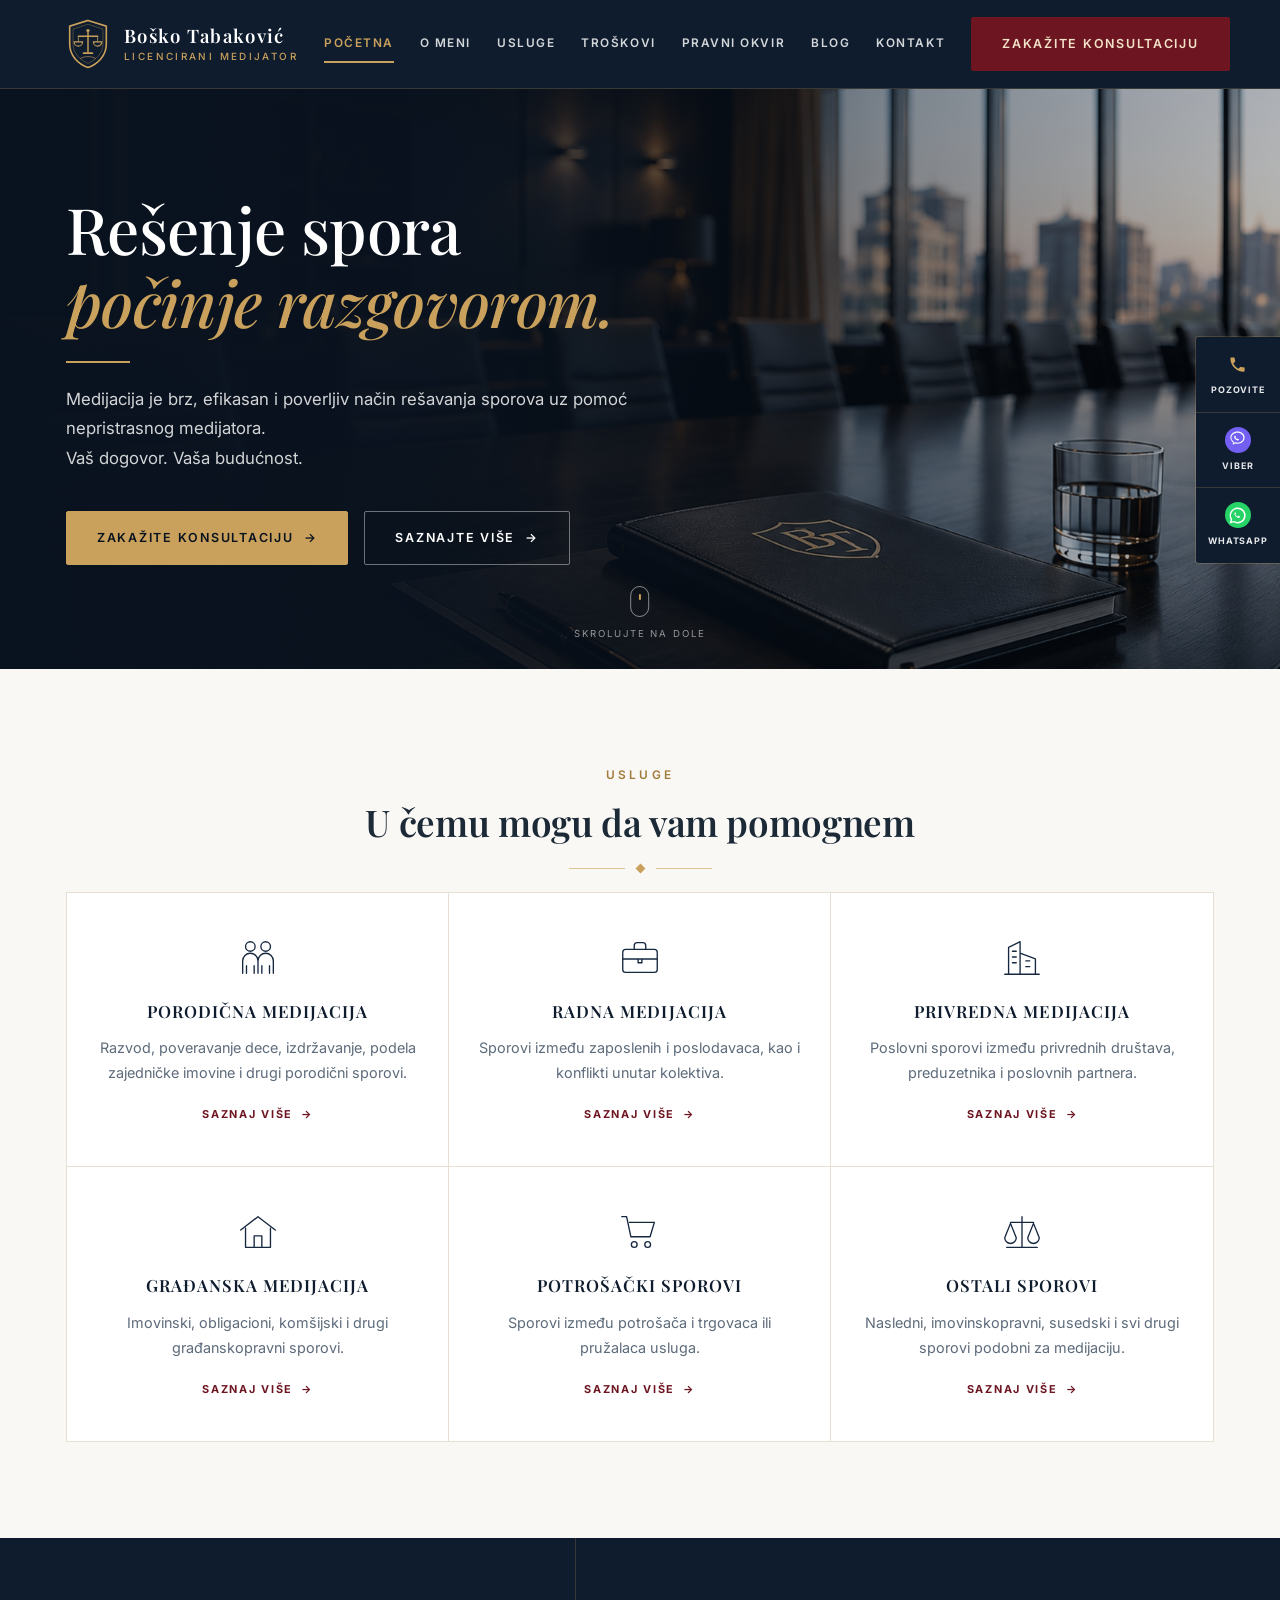
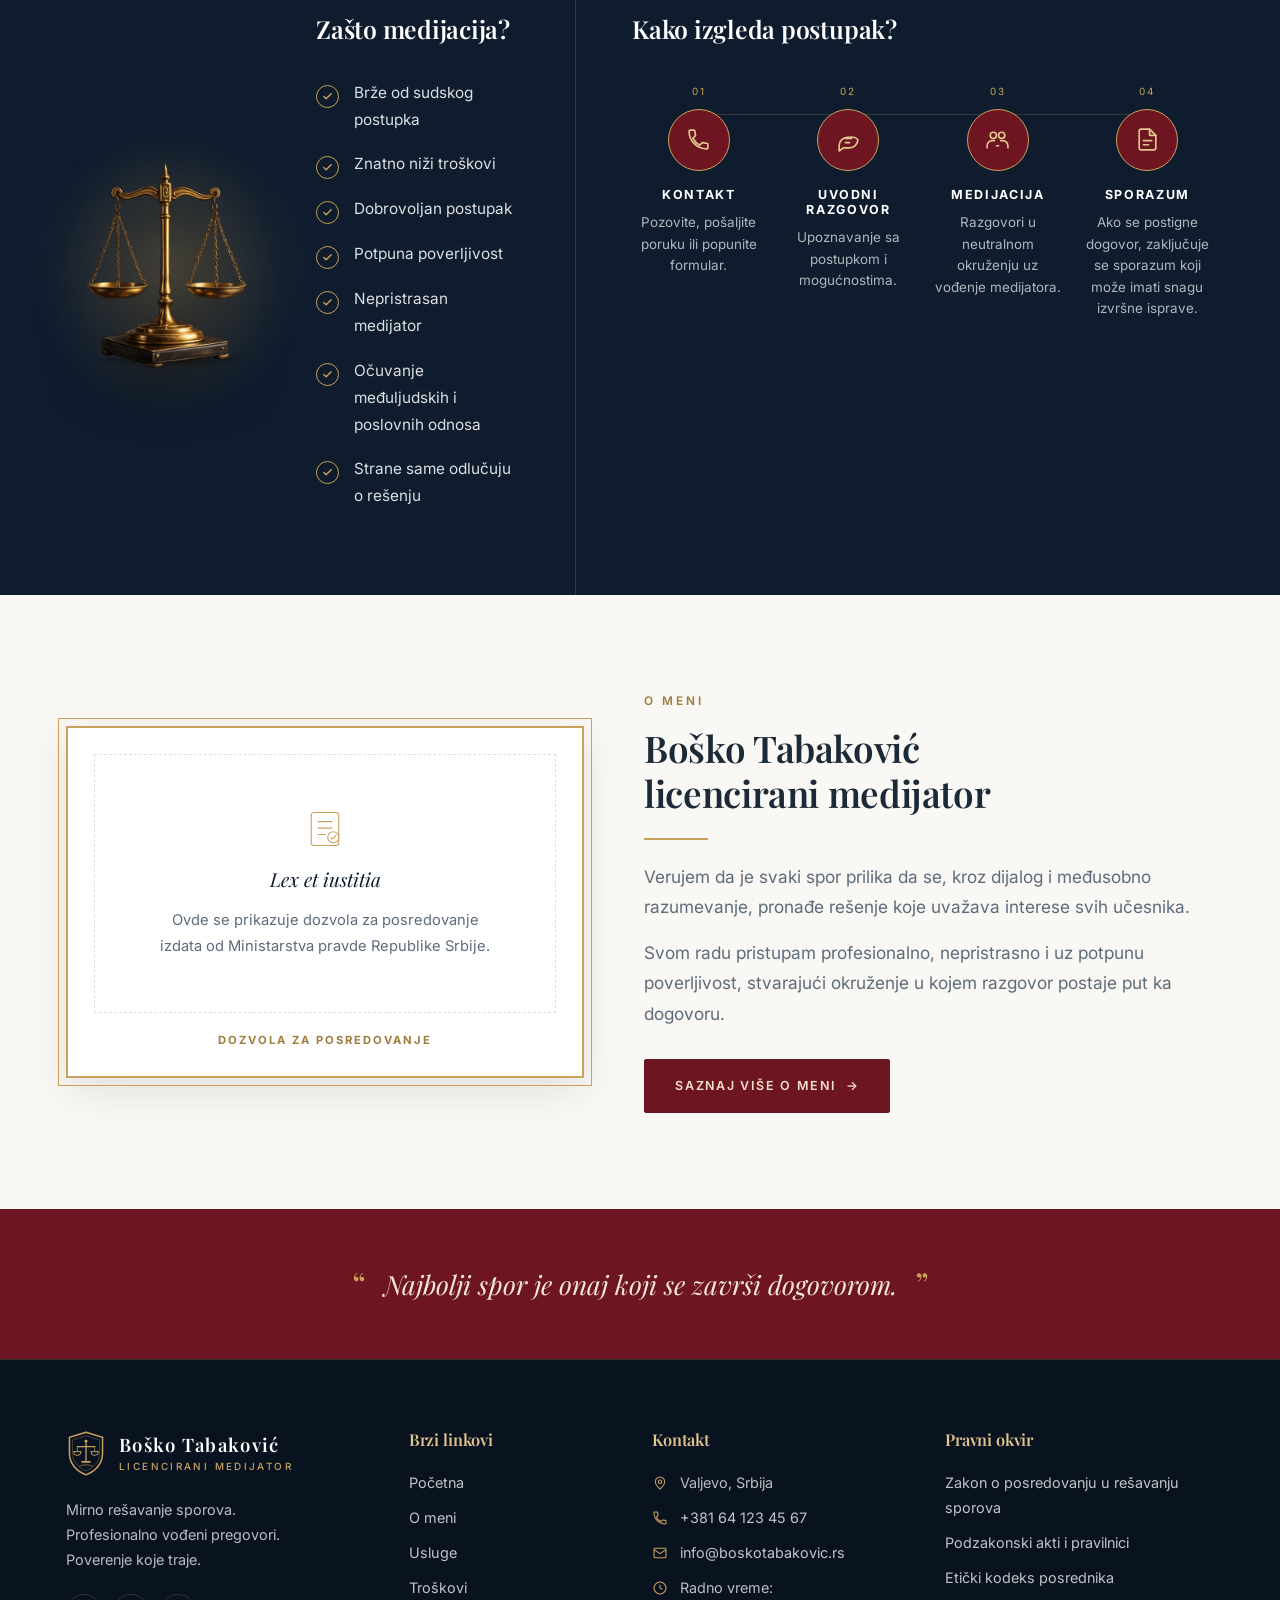
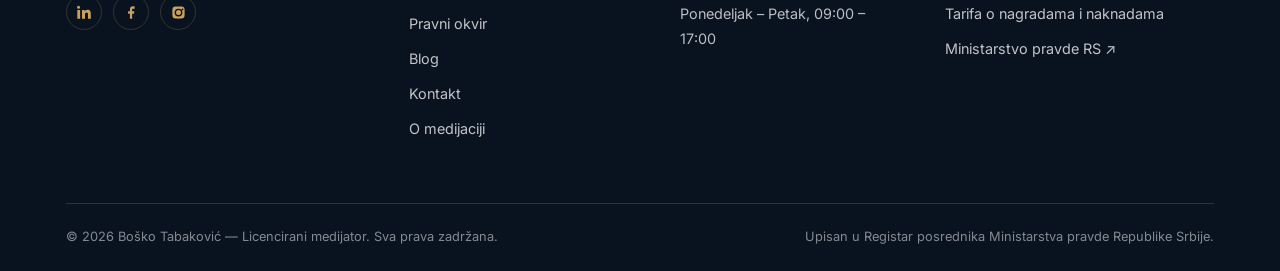
==== commit 8bfa3225: "Update index.html" ====
--- a/index.html
+++ b/index.html
@@ -53,7 +53,7 @@
 <main id="main">
 <section class="hero">
   <div class="hero-fallback"></div>
-  <img class="hero-media" src="hero.jpg" alt="" onerror="this.remove()"
+  <img class="hero-media" src="hero.png" alt="" onerror="this.remove()"
        style="position:absolute;inset:0;width:100%;height:100%;object-fit:cover;z-index:-2">
   <div class="hero-veil"></div>
   <div class="wrap">
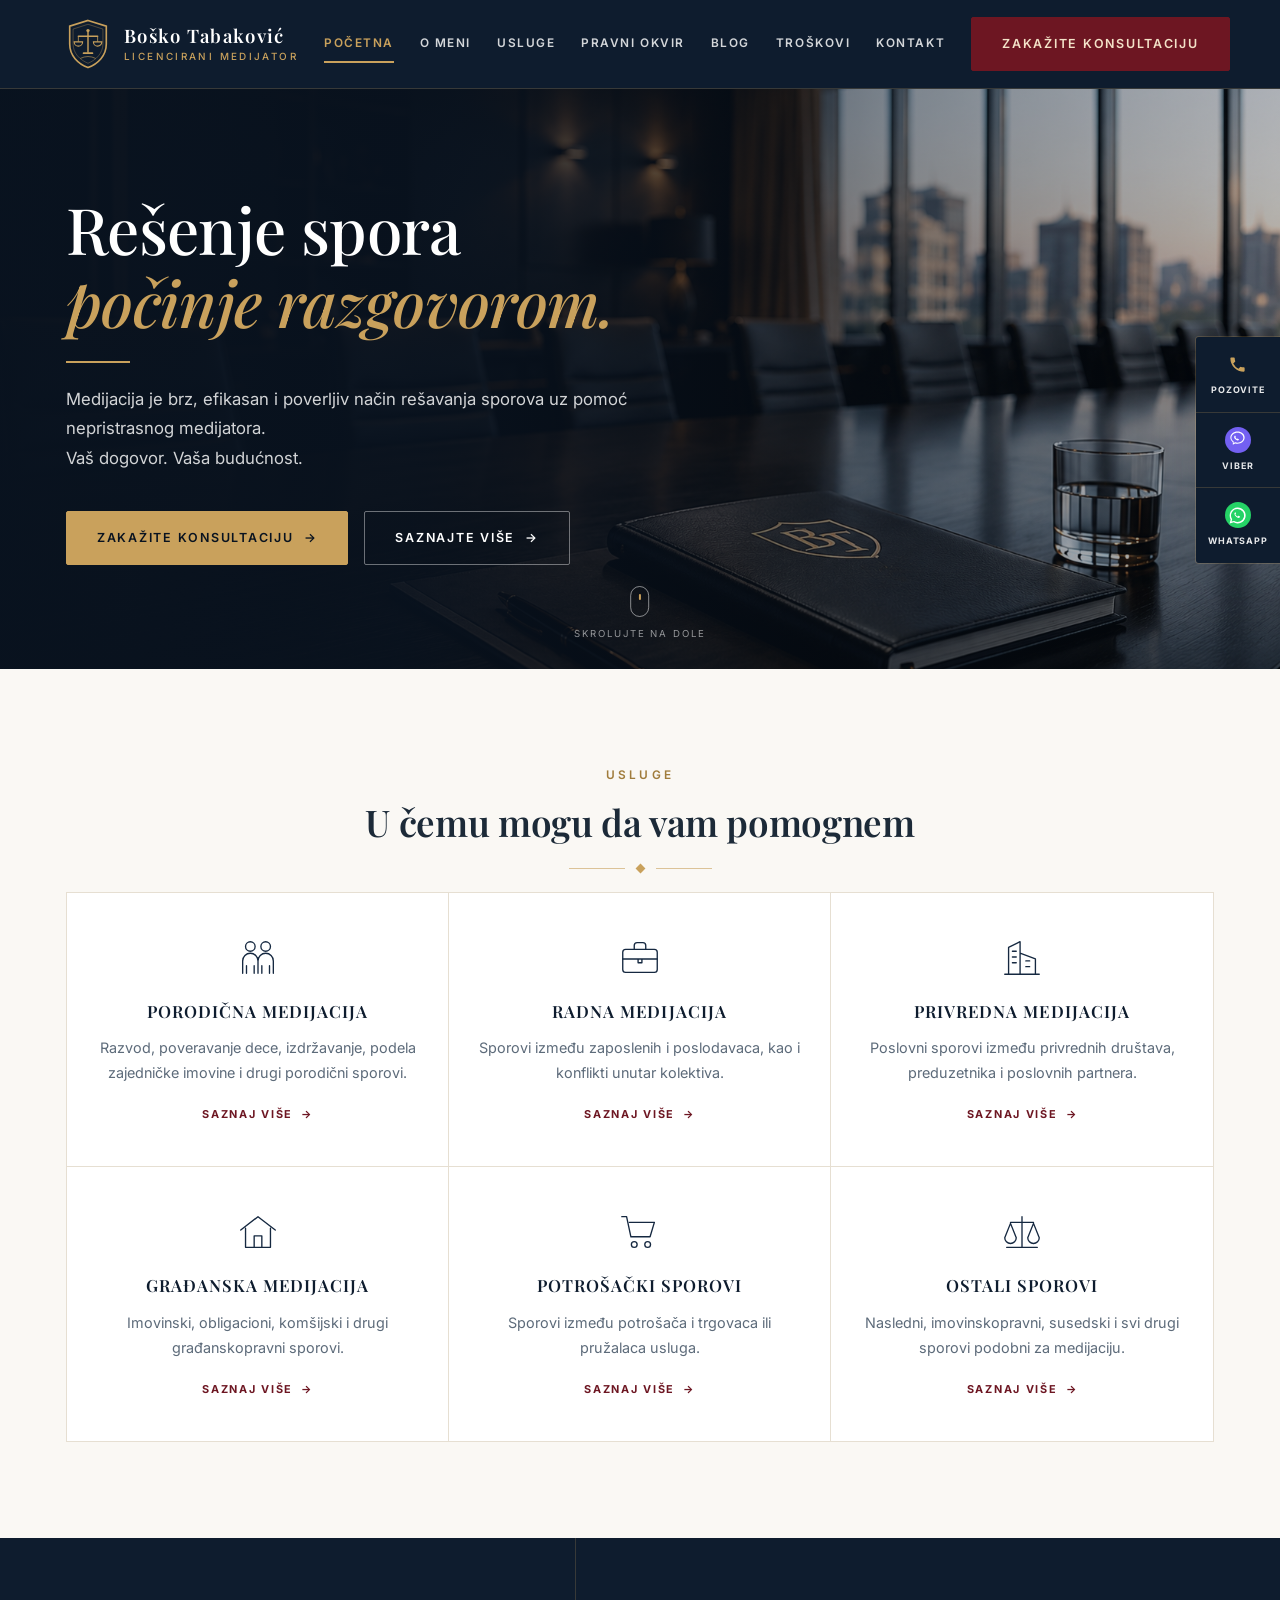
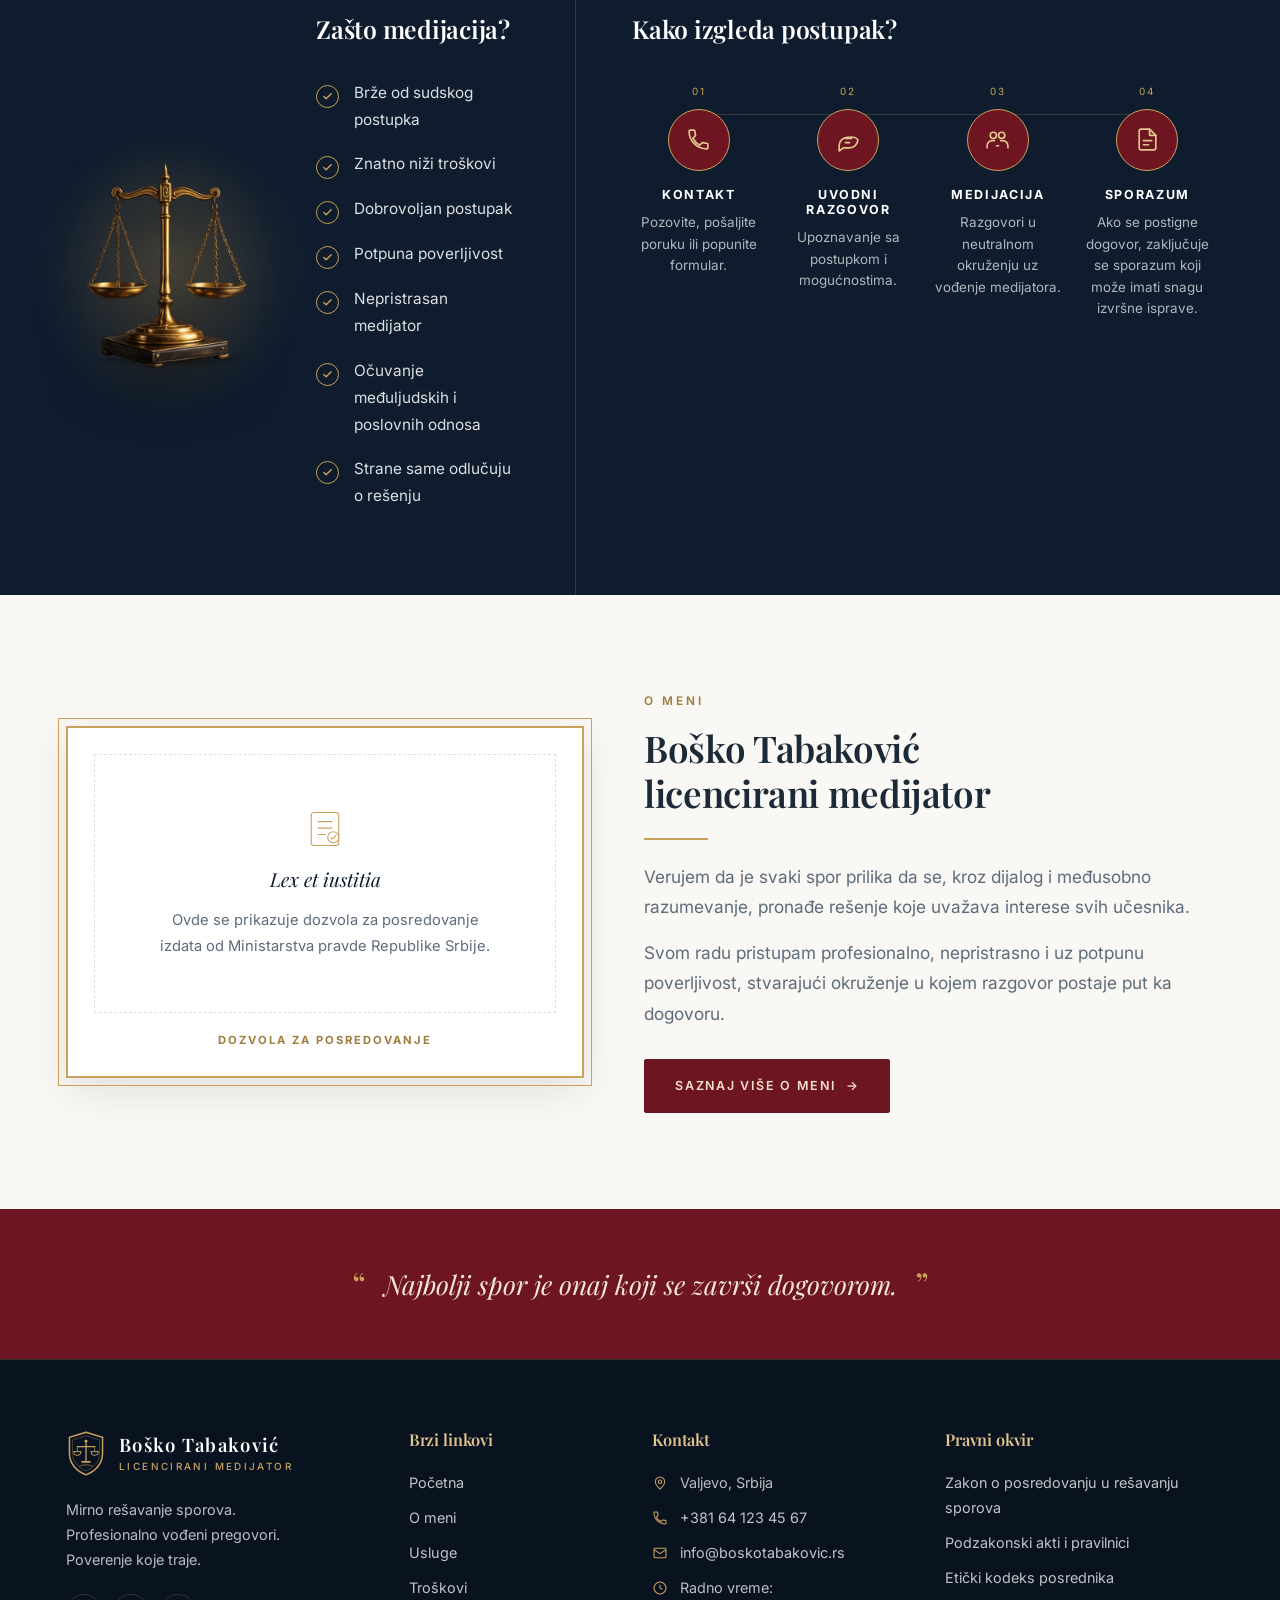
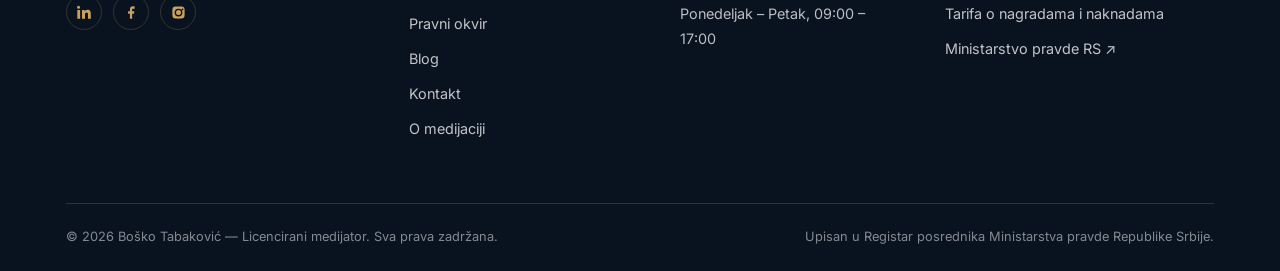
==== commit 2da59026: "Update index.html" ====
--- a/index.html
+++ b/index.html
@@ -39,7 +39,7 @@
     <button class="burger" id="burger" aria-label="Otvori meni" aria-expanded="false" aria-controls="nav">
       <span></span><span></span><span></span>
     </button>
-    <nav class="nav" id="nav"><a href="index.html" class="active">Početna</a><a href="o-meni.html">O meni</a><a href="usluge.html">Usluge</a><a href="troskovi.html">Troškovi</a><a href="pravni-okvir.html">Pravni okvir</a><a href="blog.html">Blog</a><a href="kontakt.html">Kontakt</a></nav>
+    <nav class="nav" id="nav"><a href="index.html" class="active">Početna</a><a href="o-meni.html">O meni</a><a href="usluge.html">Usluge</a><a href="pravni-okvir.html">Pravni okvir</a><a href="blog.html">Blog</a><a href="troskovi.html">Troškovi</a><a href="kontakt.html">Kontakt</a></nav>
     <a class="btn btn-burgundy header-cta" href="kontakt.html">Zakažite konsultaciju</a>
   </div>
 </header>
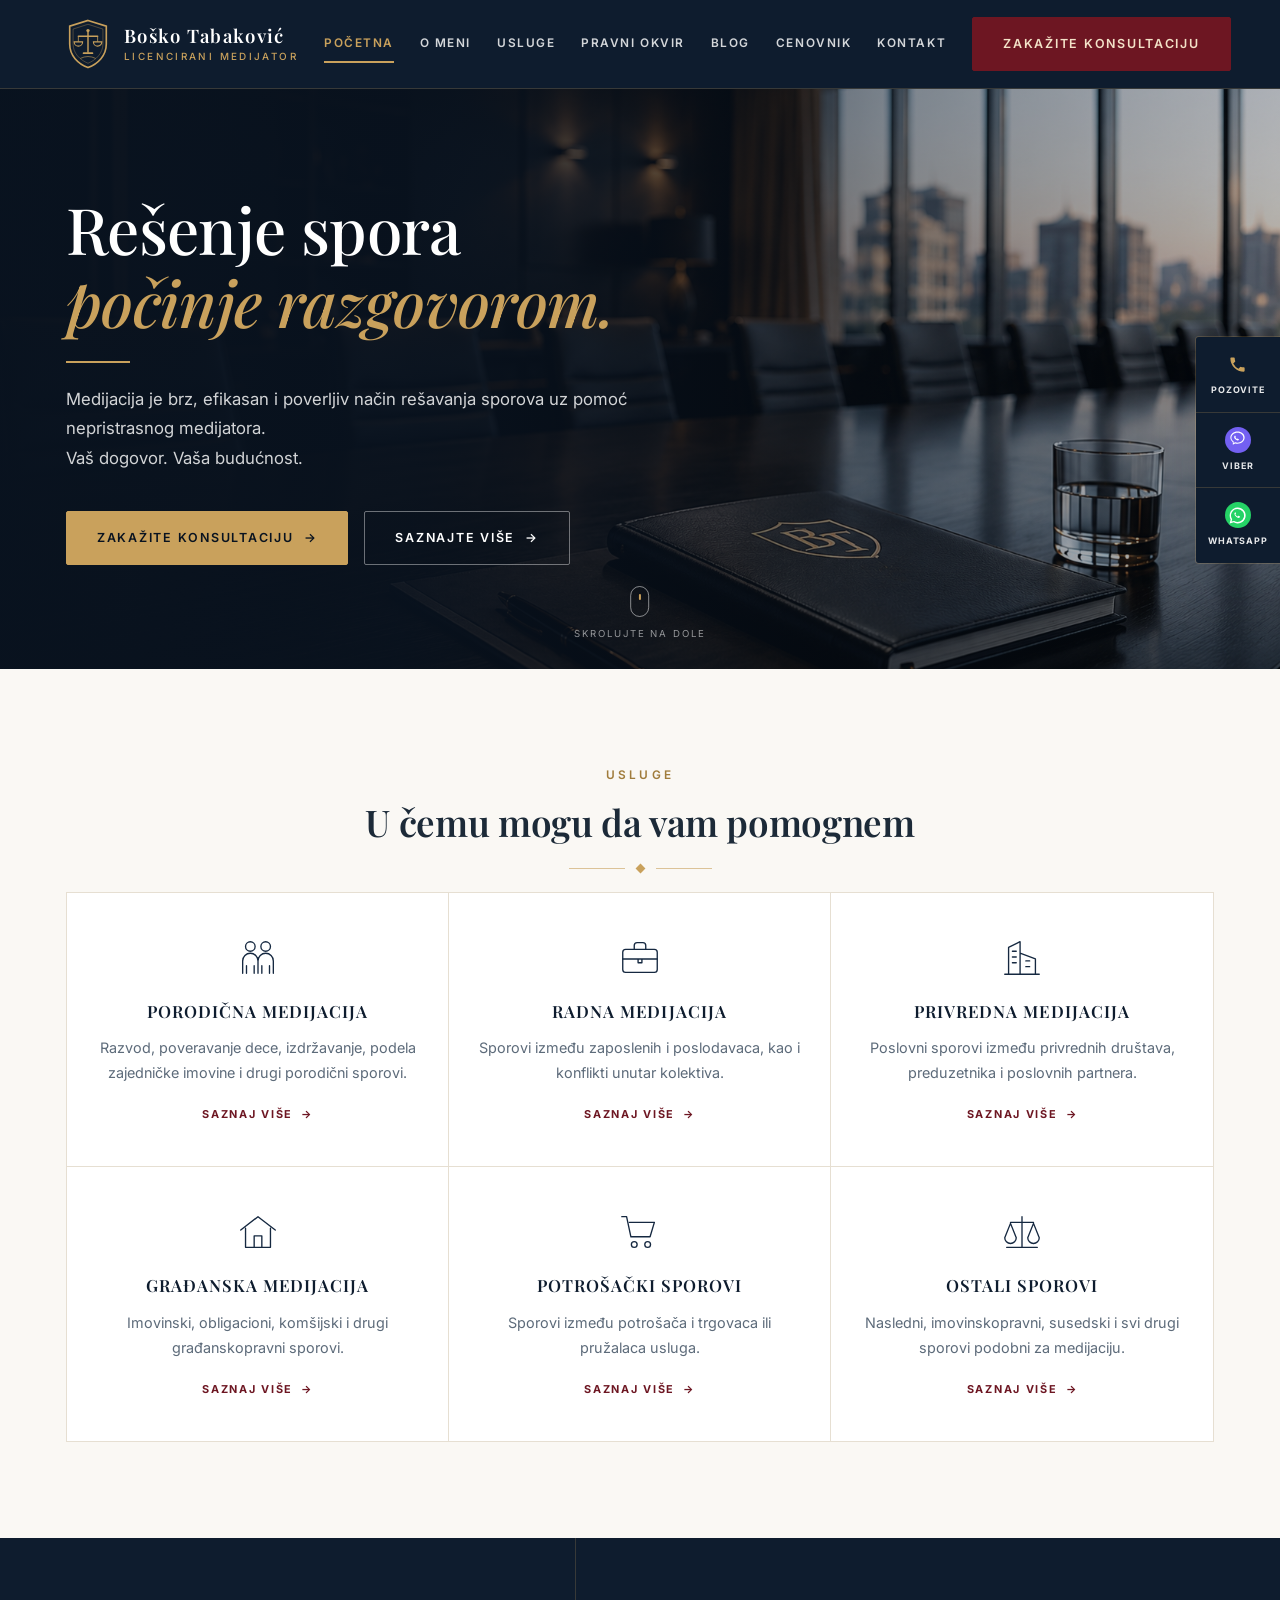
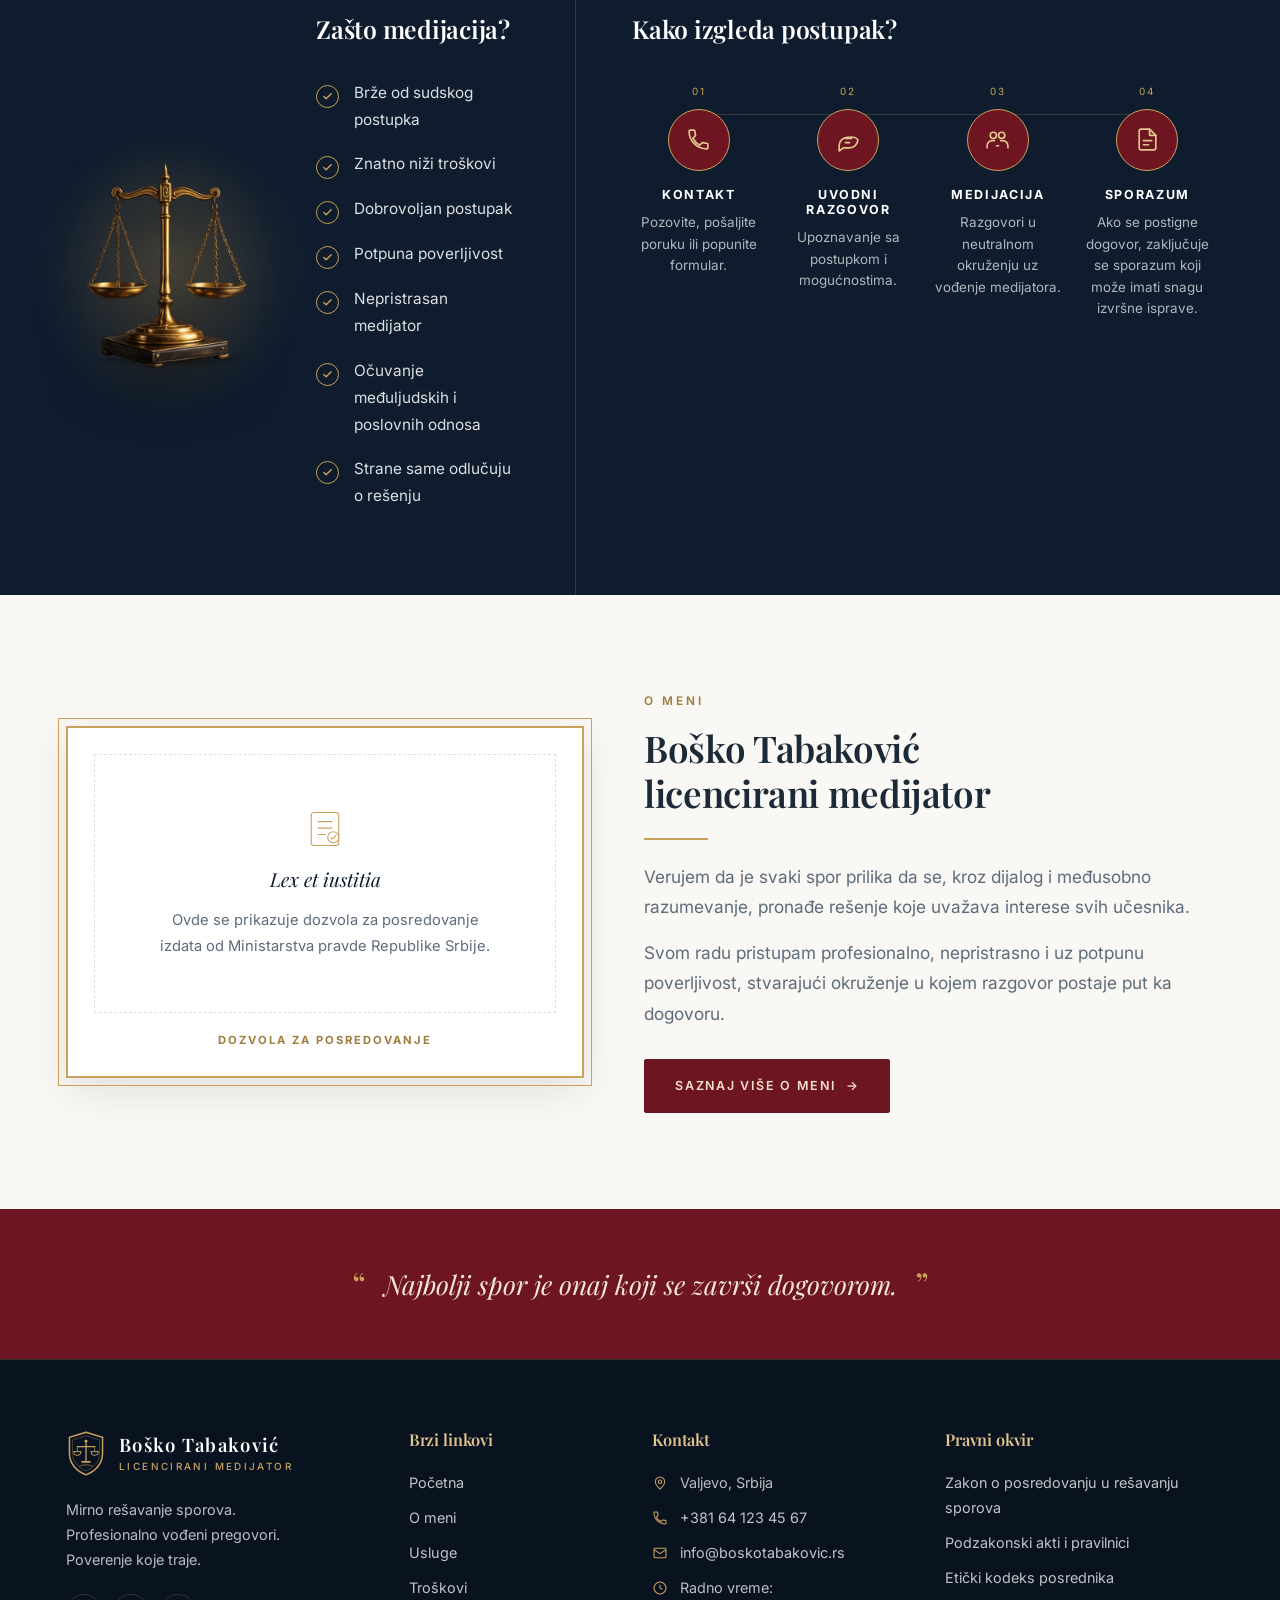
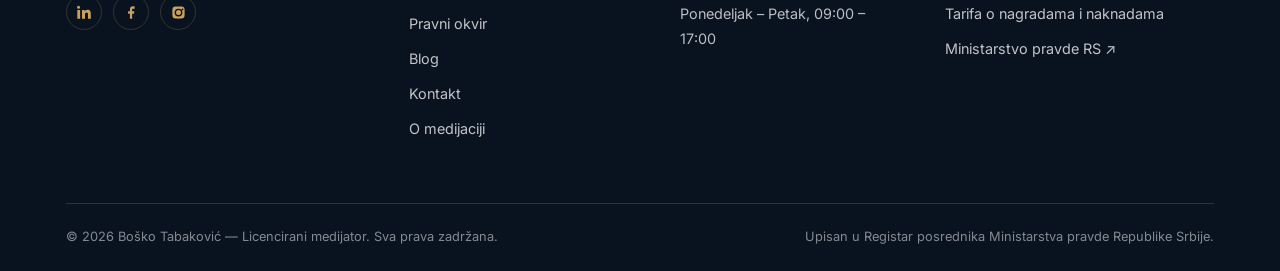
==== commit a1f9b62b: "Update index.html" ====
--- a/index.html
+++ b/index.html
@@ -39,7 +39,7 @@
     <button class="burger" id="burger" aria-label="Otvori meni" aria-expanded="false" aria-controls="nav">
       <span></span><span></span><span></span>
     </button>
-    <nav class="nav" id="nav"><a href="index.html" class="active">Početna</a><a href="o-meni.html">O meni</a><a href="usluge.html">Usluge</a><a href="pravni-okvir.html">Pravni okvir</a><a href="blog.html">Blog</a><a href="troskovi.html">Troškovi</a><a href="kontakt.html">Kontakt</a></nav>
+    <nav class="nav" id="nav"><a href="index.html" class="active">Početna</a><a href="o-meni.html">O meni</a><a href="usluge.html">Usluge</a><a href="pravni-okvir.html">Pravni okvir</a><a href="blog.html">Blog</a><a href="troskovi.html">Cenovnik</a><a href="kontakt.html">Kontakt</a></nav>
     <a class="btn btn-burgundy header-cta" href="kontakt.html">Zakažite konsultaciju</a>
   </div>
 </header>
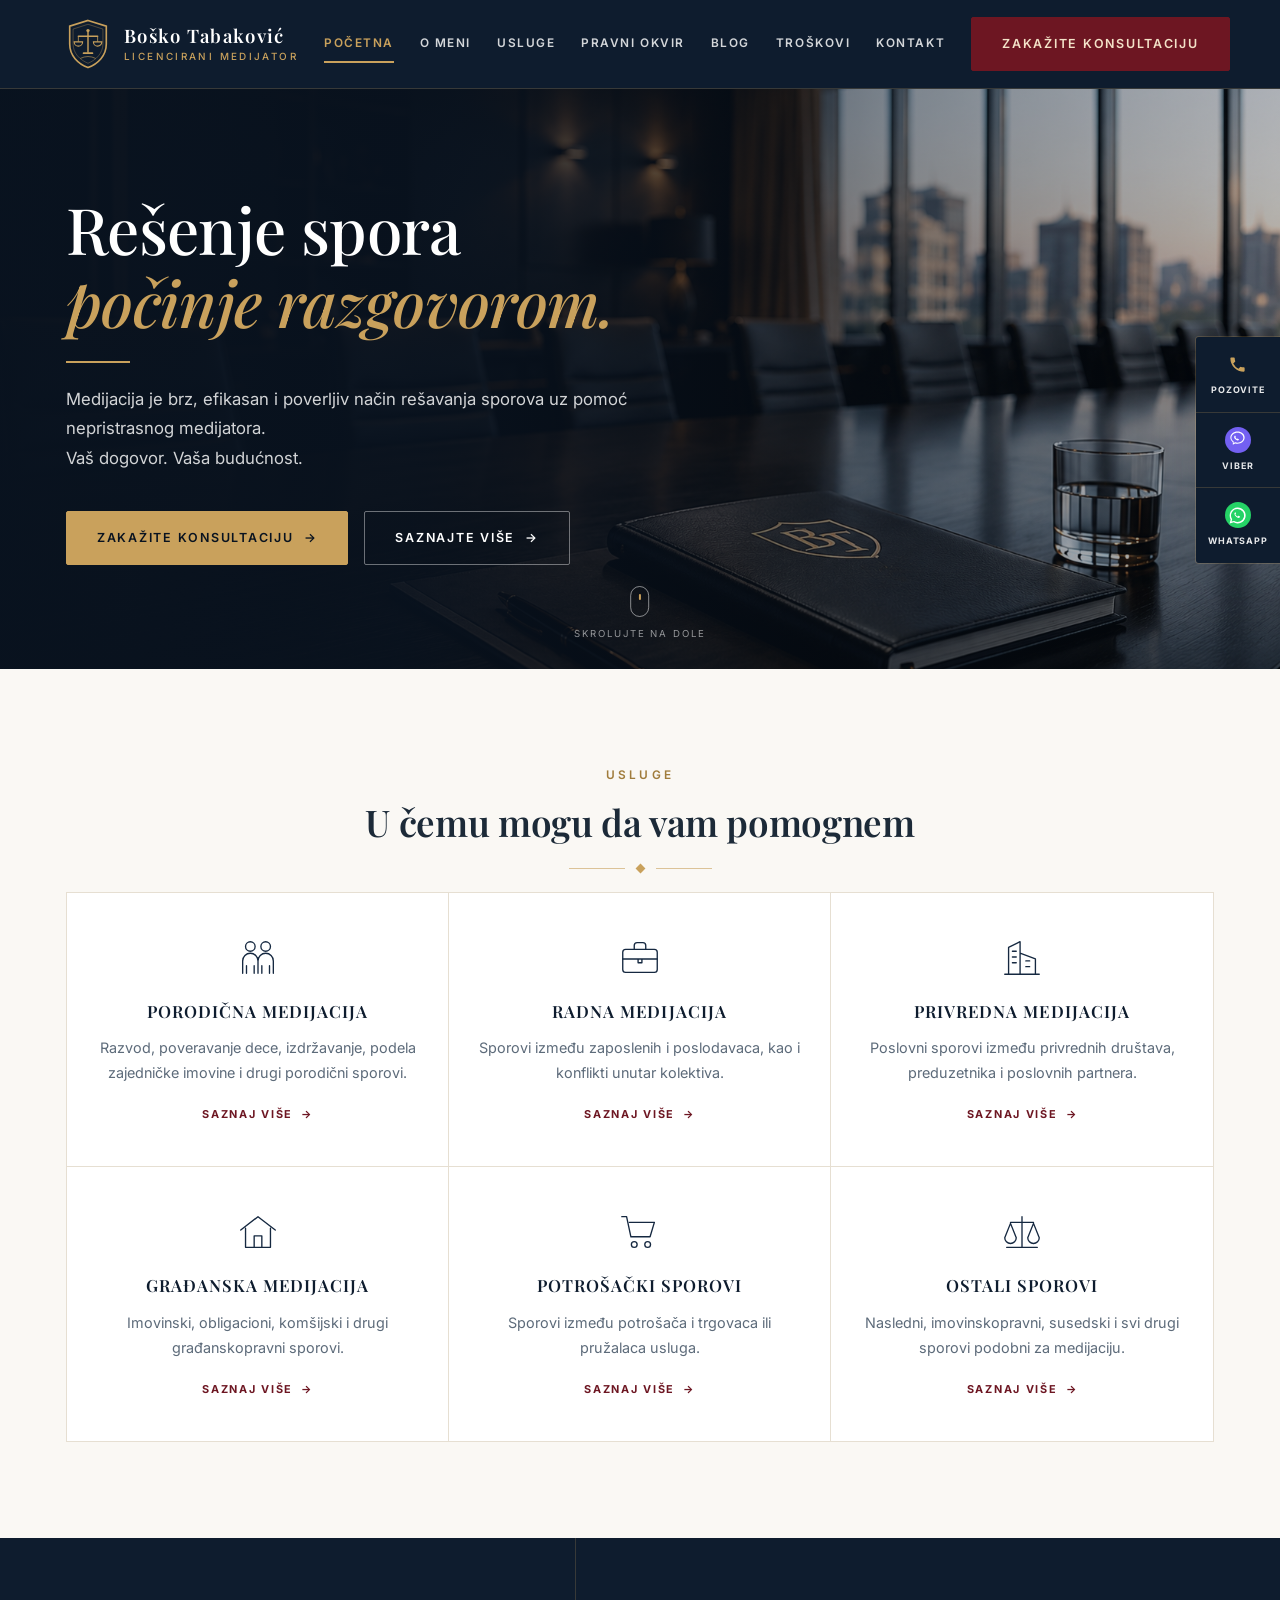
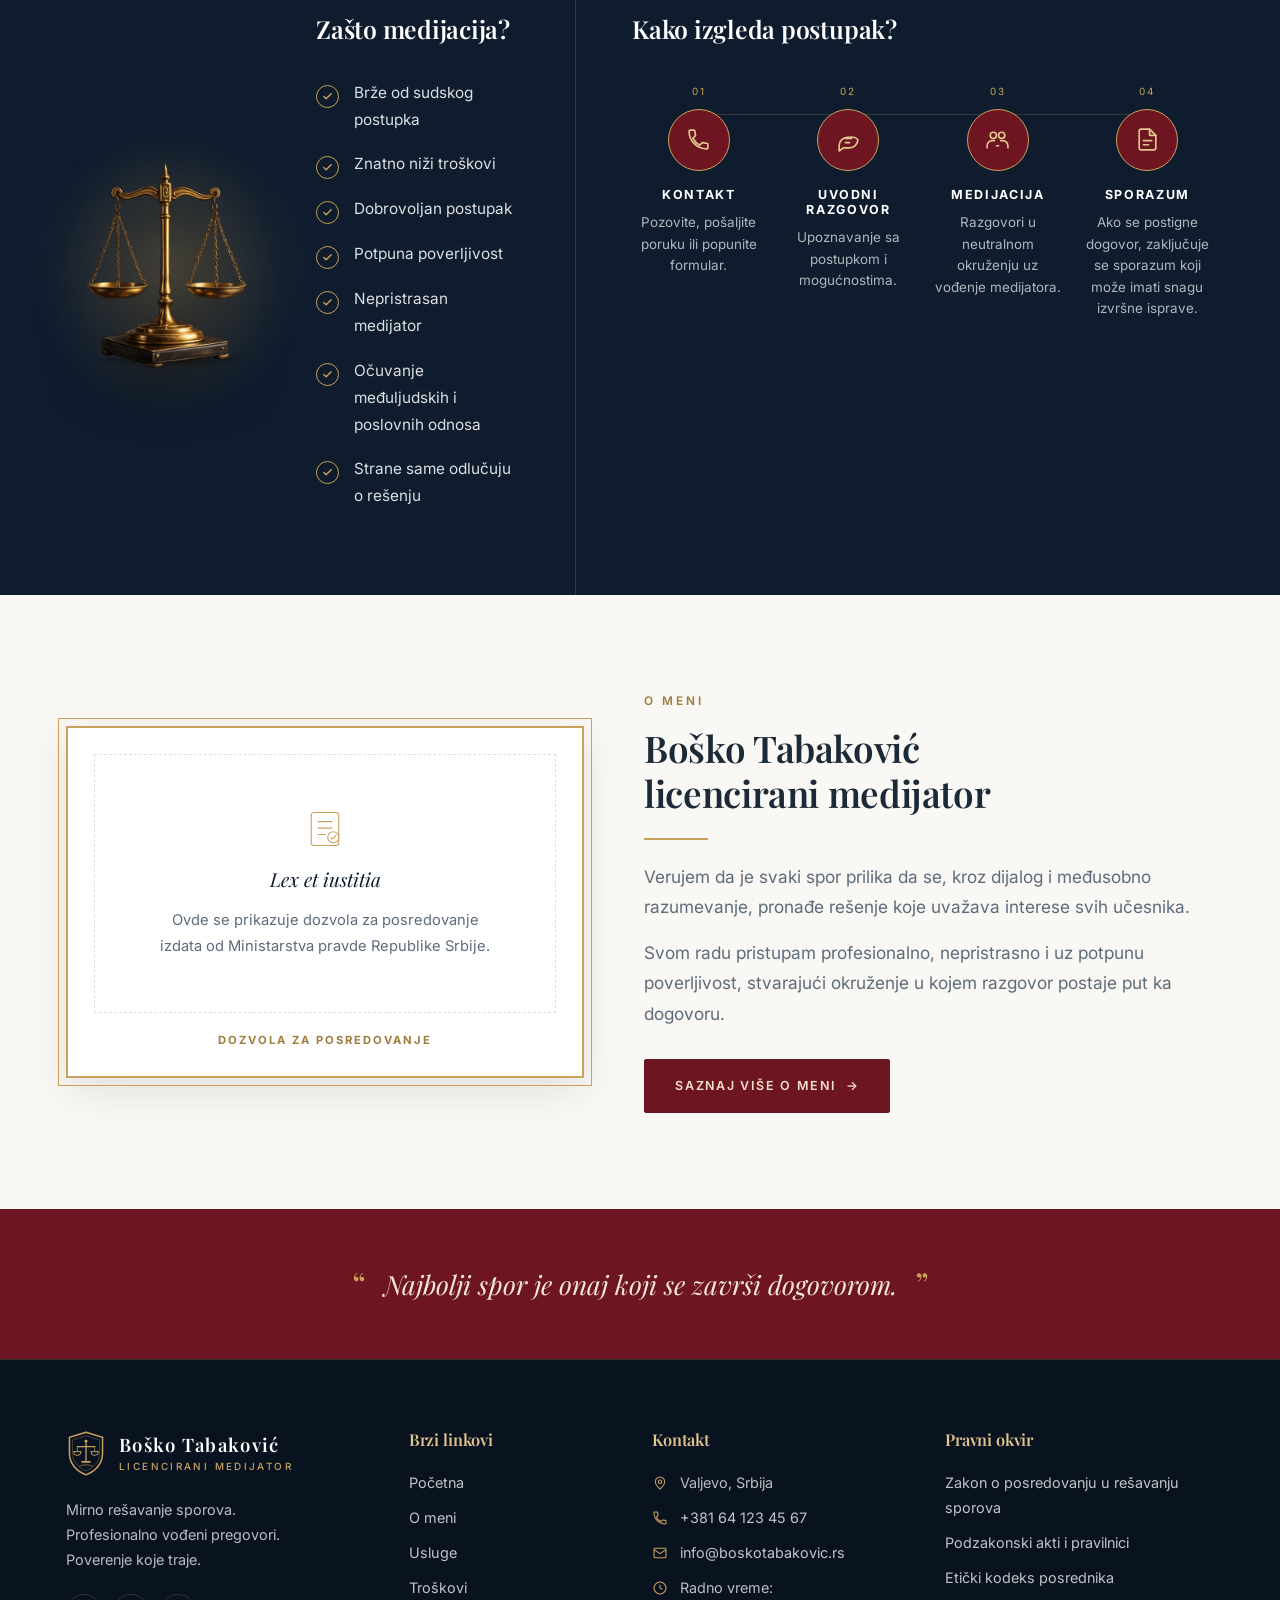
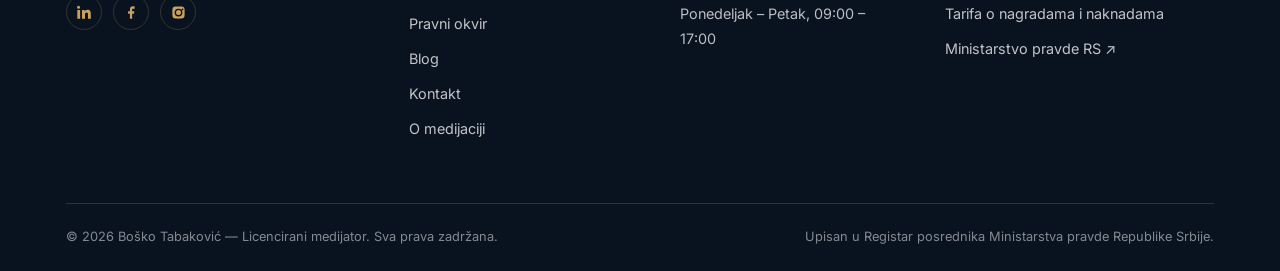
==== commit 1f98c78a: "Update index.html" ====
--- a/index.html
+++ b/index.html
@@ -39,7 +39,7 @@
     <button class="burger" id="burger" aria-label="Otvori meni" aria-expanded="false" aria-controls="nav">
       <span></span><span></span><span></span>
     </button>
-    <nav class="nav" id="nav"><a href="index.html" class="active">Početna</a><a href="o-meni.html">O meni</a><a href="usluge.html">Usluge</a><a href="pravni-okvir.html">Pravni okvir</a><a href="blog.html">Blog</a><a href="troskovi.html">Cenovnik</a><a href="kontakt.html">Kontakt</a></nav>
+    <nav class="nav" id="nav"><a href="index.html" class="active">Početna</a><a href="o-meni.html">O meni</a><a href="usluge.html">Usluge</a><a href="pravni-okvir.html">Pravni okvir</a><a href="blog.html">Blog</a><a href="troskovi.html">Troškovi</a><a href="kontakt.html">Kontakt</a></nav>
     <a class="btn btn-burgundy header-cta" href="kontakt.html">Zakažite konsultaciju</a>
   </div>
 </header>
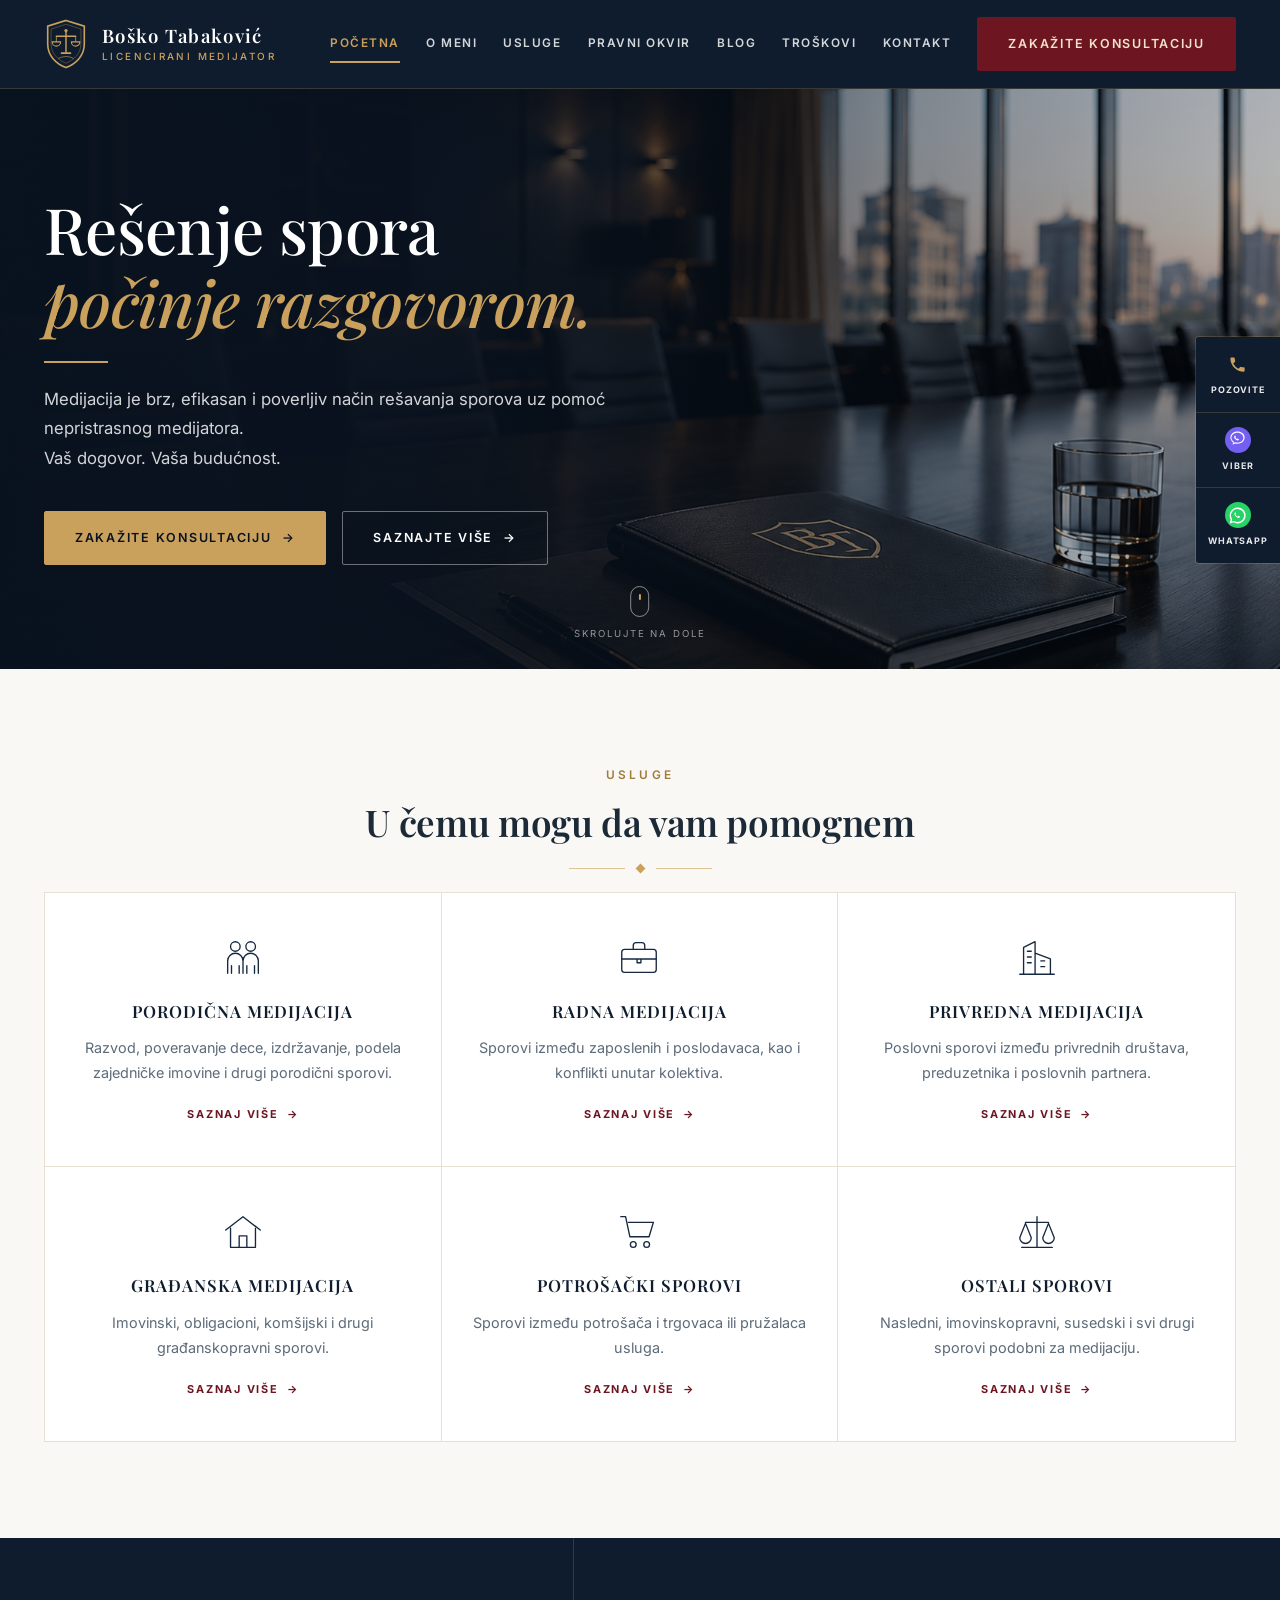
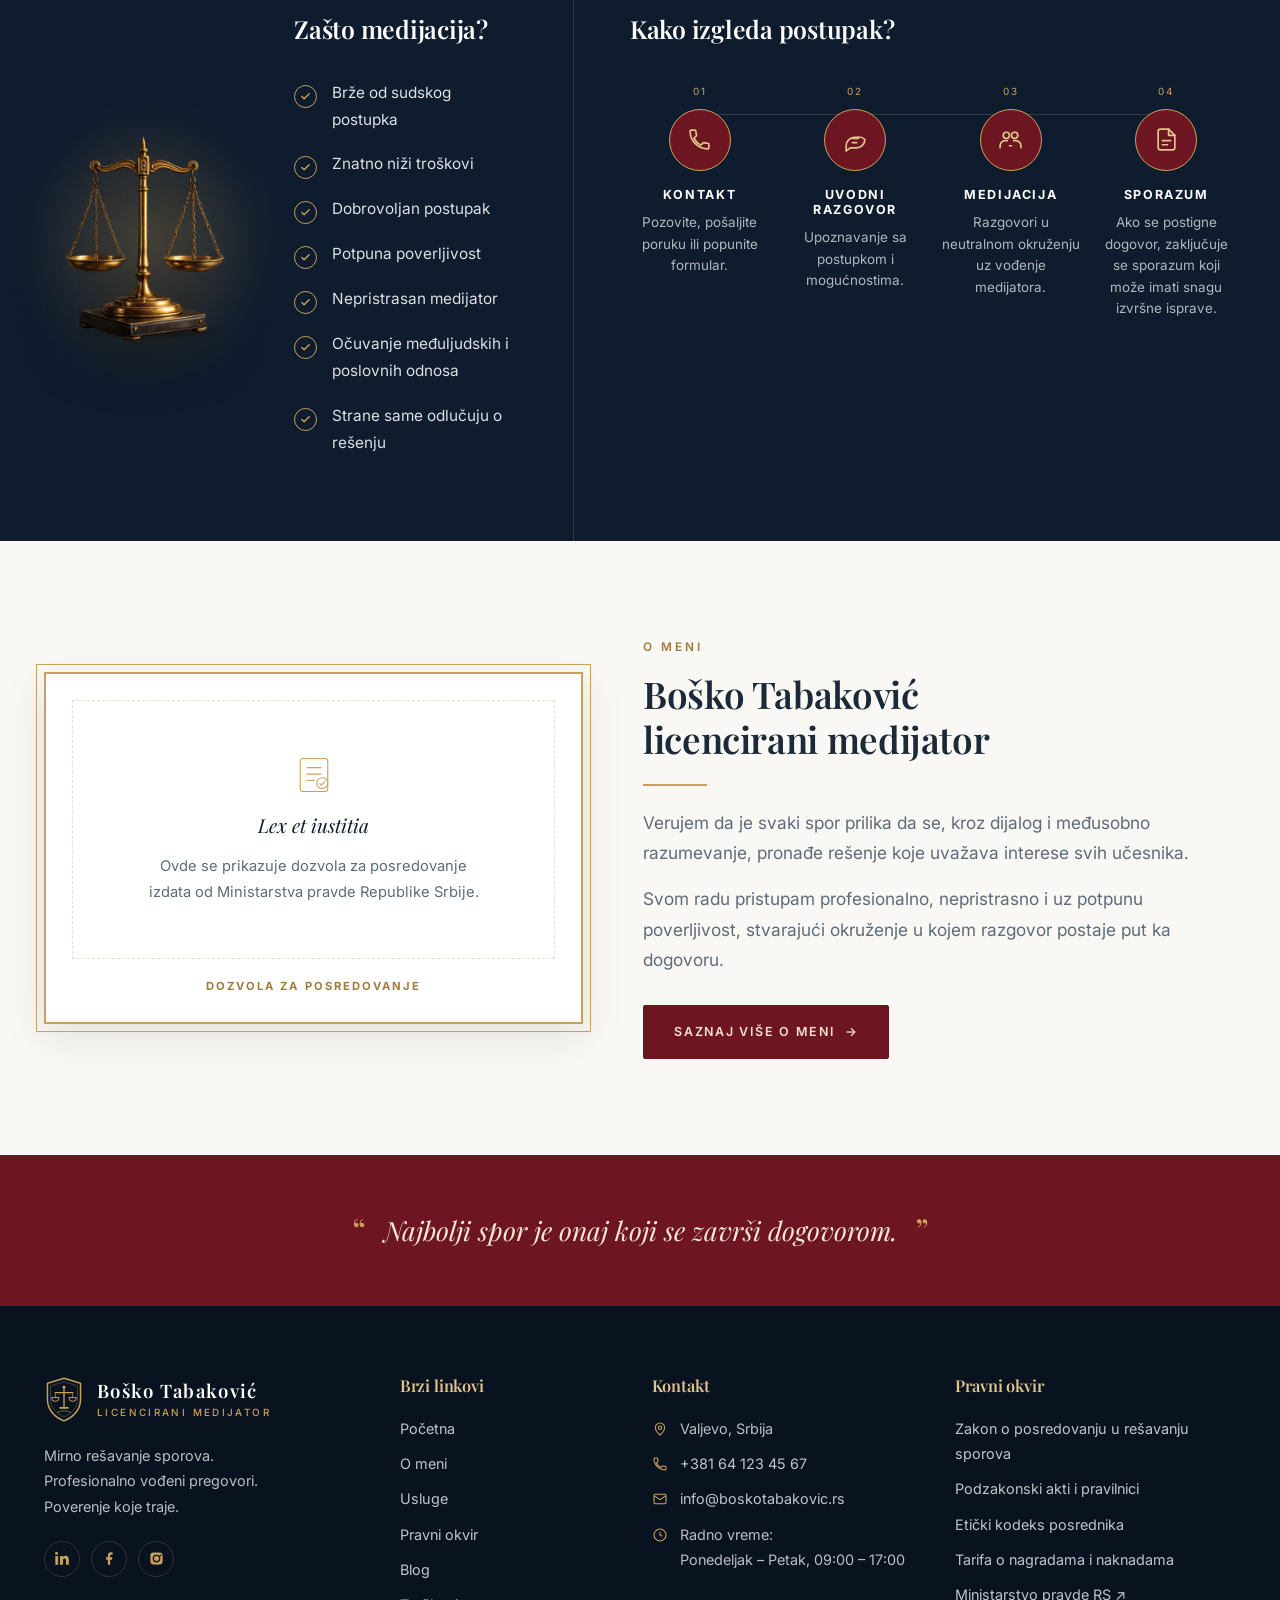
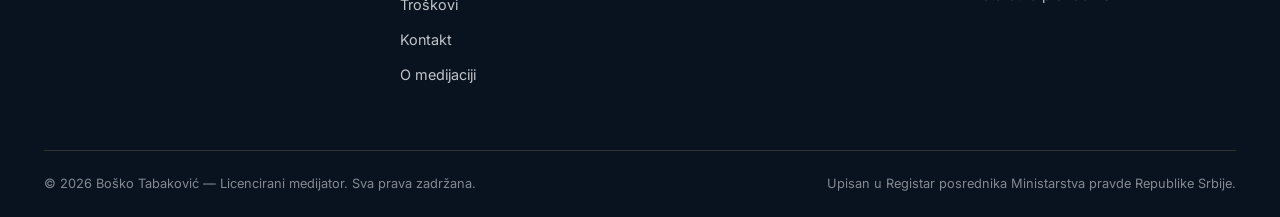
==== commit 2556b96d: "Update" ====
--- a/index.html
+++ b/index.html
@@ -53,7 +53,10 @@
 <main id="main">
 <section class="hero">
   <div class="hero-fallback"></div>
-  <img class="hero-media" src="hero.png" alt="" onerror="this.remove()"
+  <!-- ★ HERO SLIKA ★  Radi sa hero.jpg, hero.png ili hero.webp — ubacite bilo koji
+       od ta tri u repozitorijum. Dok nijedan ne postoji, prikazuje se tamni gradijent. -->
+  <img class="hero-media" src="hero.jpg" alt=""
+       onerror="var s=this.src; if(s.indexOf('hero.jpg')>-1){this.src='hero.png'} else if(s.indexOf('hero.png')>-1){this.src='hero.webp'} else {this.remove()}"
        style="position:absolute;inset:0;width:100%;height:100%;object-fit:cover;z-index:-2">
   <div class="hero-veil"></div>
   <div class="wrap">
@@ -254,7 +257,7 @@
       </div>
       <div>
         <h4>Brzi linkovi</h4>
-        <ul><li><a href="index.html">Početna</a></li><li><a href="o-meni.html">O meni</a></li><li><a href="usluge.html">Usluge</a></li><li><a href="troskovi.html">Troškovi</a></li><li><a href="pravni-okvir.html">Pravni okvir</a></li><li><a href="blog.html">Blog</a></li><li><a href="kontakt.html">Kontakt</a></li><li><a href="o-medijaciji.html">O medijaciji</a></li></ul>
+        <ul><li><a href="index.html">Početna</a></li><li><a href="o-meni.html">O meni</a></li><li><a href="usluge.html">Usluge</a></li><li><a href="pravni-okvir.html">Pravni okvir</a></li><li><a href="blog.html">Blog</a></li><li><a href="troskovi.html">Troškovi</a></li><li><a href="kontakt.html">Kontakt</a></li><li><a href="o-medijaciji.html">O medijaciji</a></li></ul>
       </div>
       <div>
         <h4>Kontakt</h4>
--- a/style.css
+++ b/style.css
@@ -24,6 +24,12 @@
   --ink:#1c2a38;
   --ink-soft:#5d6b7a;
   --white:#fff;
+
+  /* ŠIRINA SADRŽAJA — jedino mesto gde se menja.
+     1520px = široko, prati dizajn.  Za sadržaj od ivice do ivice stavite: none
+     Za uži, klasičniji sajt stavite: 1200px */
+  --wrap-max:1520px;
+  --wrap-pad:44px;
 
   --serif:'Playfair Display',Georgia,'Times New Roman',serif;
   --sans:'Inter',system-ui,-apple-system,'Segoe UI',sans-serif;
@@ -48,8 +54,8 @@
 
 h1,h2,h3,h4,.serif{font-family:var(--serif);font-weight:600;line-height:1.22;letter-spacing:-.01em}
 
-.wrap{max-width:1200px;margin:0 auto;padding:0 26px}
-.wrap-narrow{max-width:860px;margin:0 auto;padding:0 26px}
+.wrap{max-width:var(--wrap-max);margin:0 auto;padding:0 var(--wrap-pad)}
+.wrap-narrow{max-width:860px;margin:0 auto;padding:0 var(--wrap-pad)}
 
 /* ---------- TIPOGRAFSKE UTILITY KLASE ---------- */
 .eyebrow{
@@ -281,6 +287,7 @@
 
 /* ---------- SADRŽAJ (proza) ---------- */
 .prose{max-width:78ch}
+.section .wrap > .prose{margin-left:auto;margin-right:auto}
 .prose p{margin-bottom:20px;color:var(--ink-soft)}
 .prose p.strong-lead{color:var(--ink);font-size:1.12rem;font-family:var(--serif);font-style:italic}
 .prose h2{font-size:clamp(1.4rem,2.6vw,1.95rem);color:var(--navy-800);margin:46px 0 18px}
@@ -473,6 +480,7 @@
   .contact-rail{display:none}
 }
 @media(max-width:980px){
+  :root{--wrap-pad:26px}
   .site-header .wrap{height:76px}
   .burger{display:block}
   .nav{
@@ -501,6 +509,7 @@
   .monogram{display:none}
 }
 @media(max-width:620px){
+  :root{--wrap-pad:22px}
   body{font-size:15.5px}
   .brand-name{font-size:1rem}
   .brand svg{width:38px;height:45px}
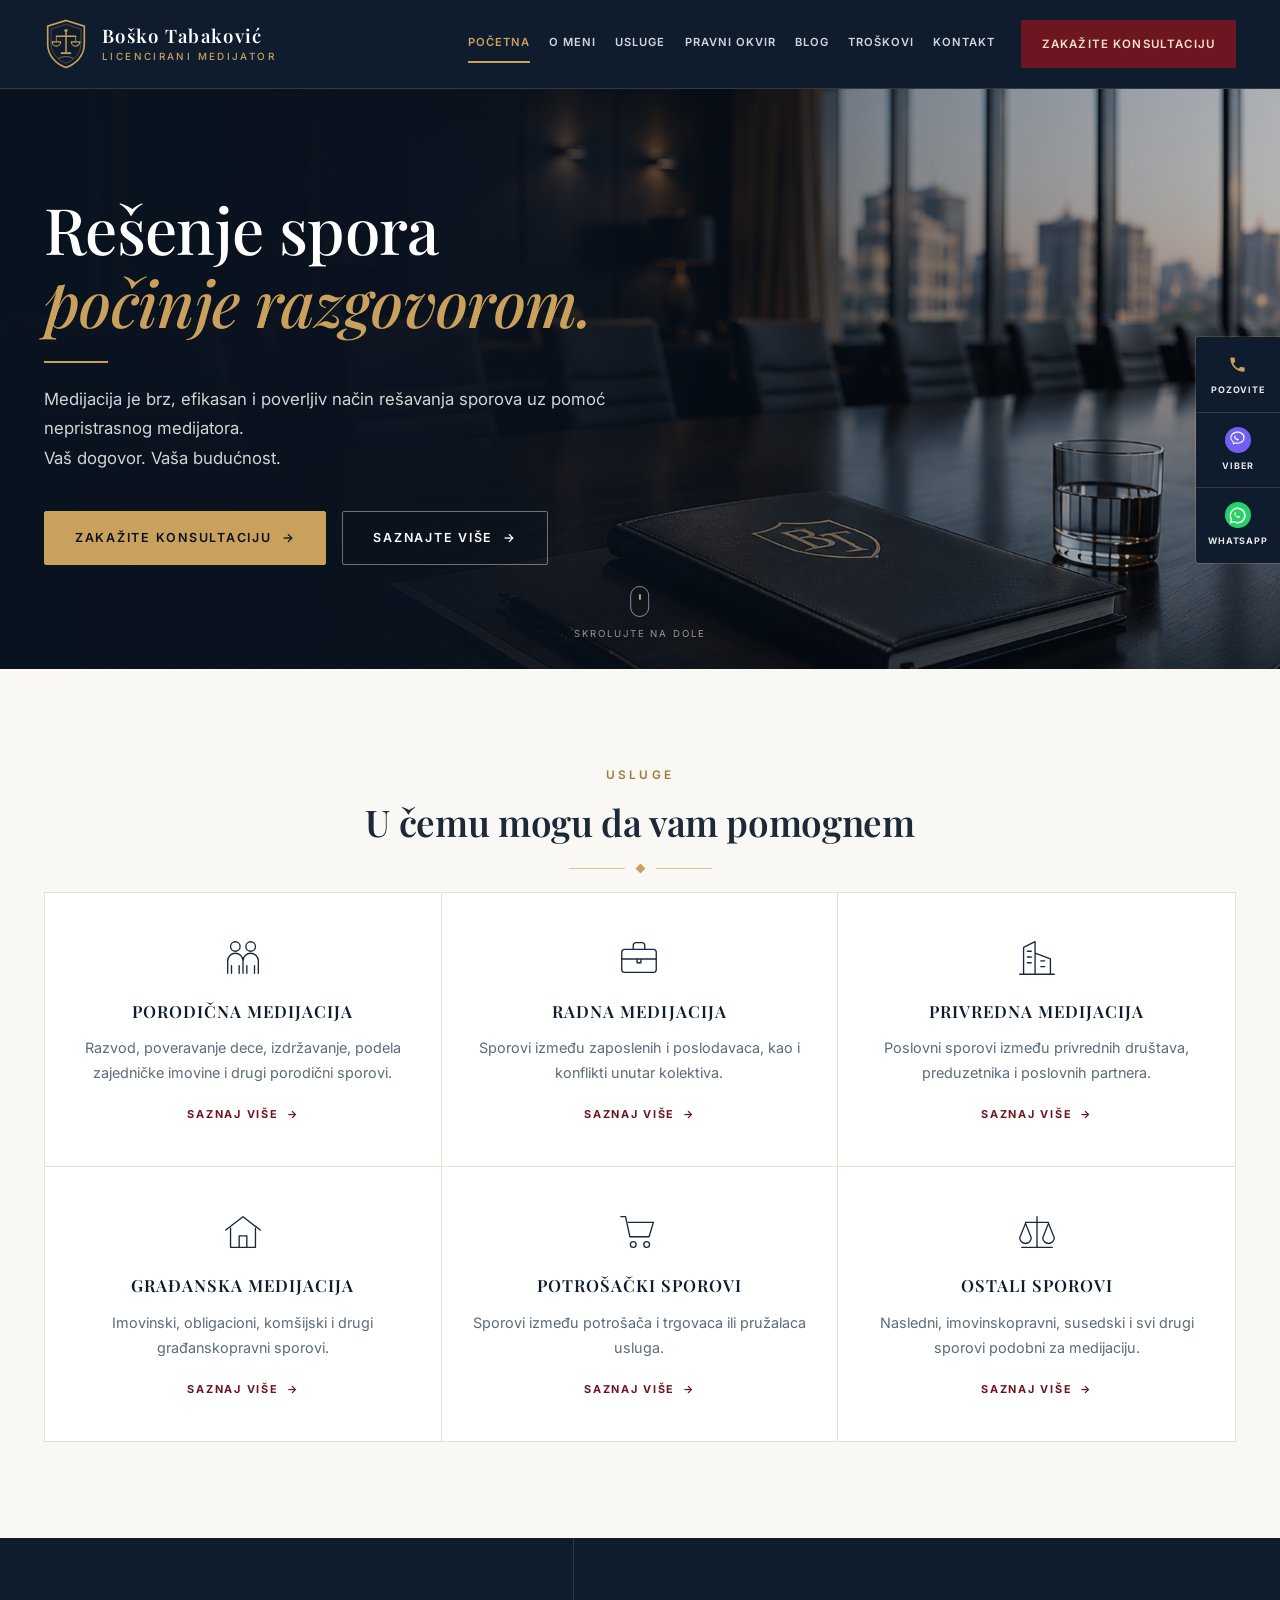
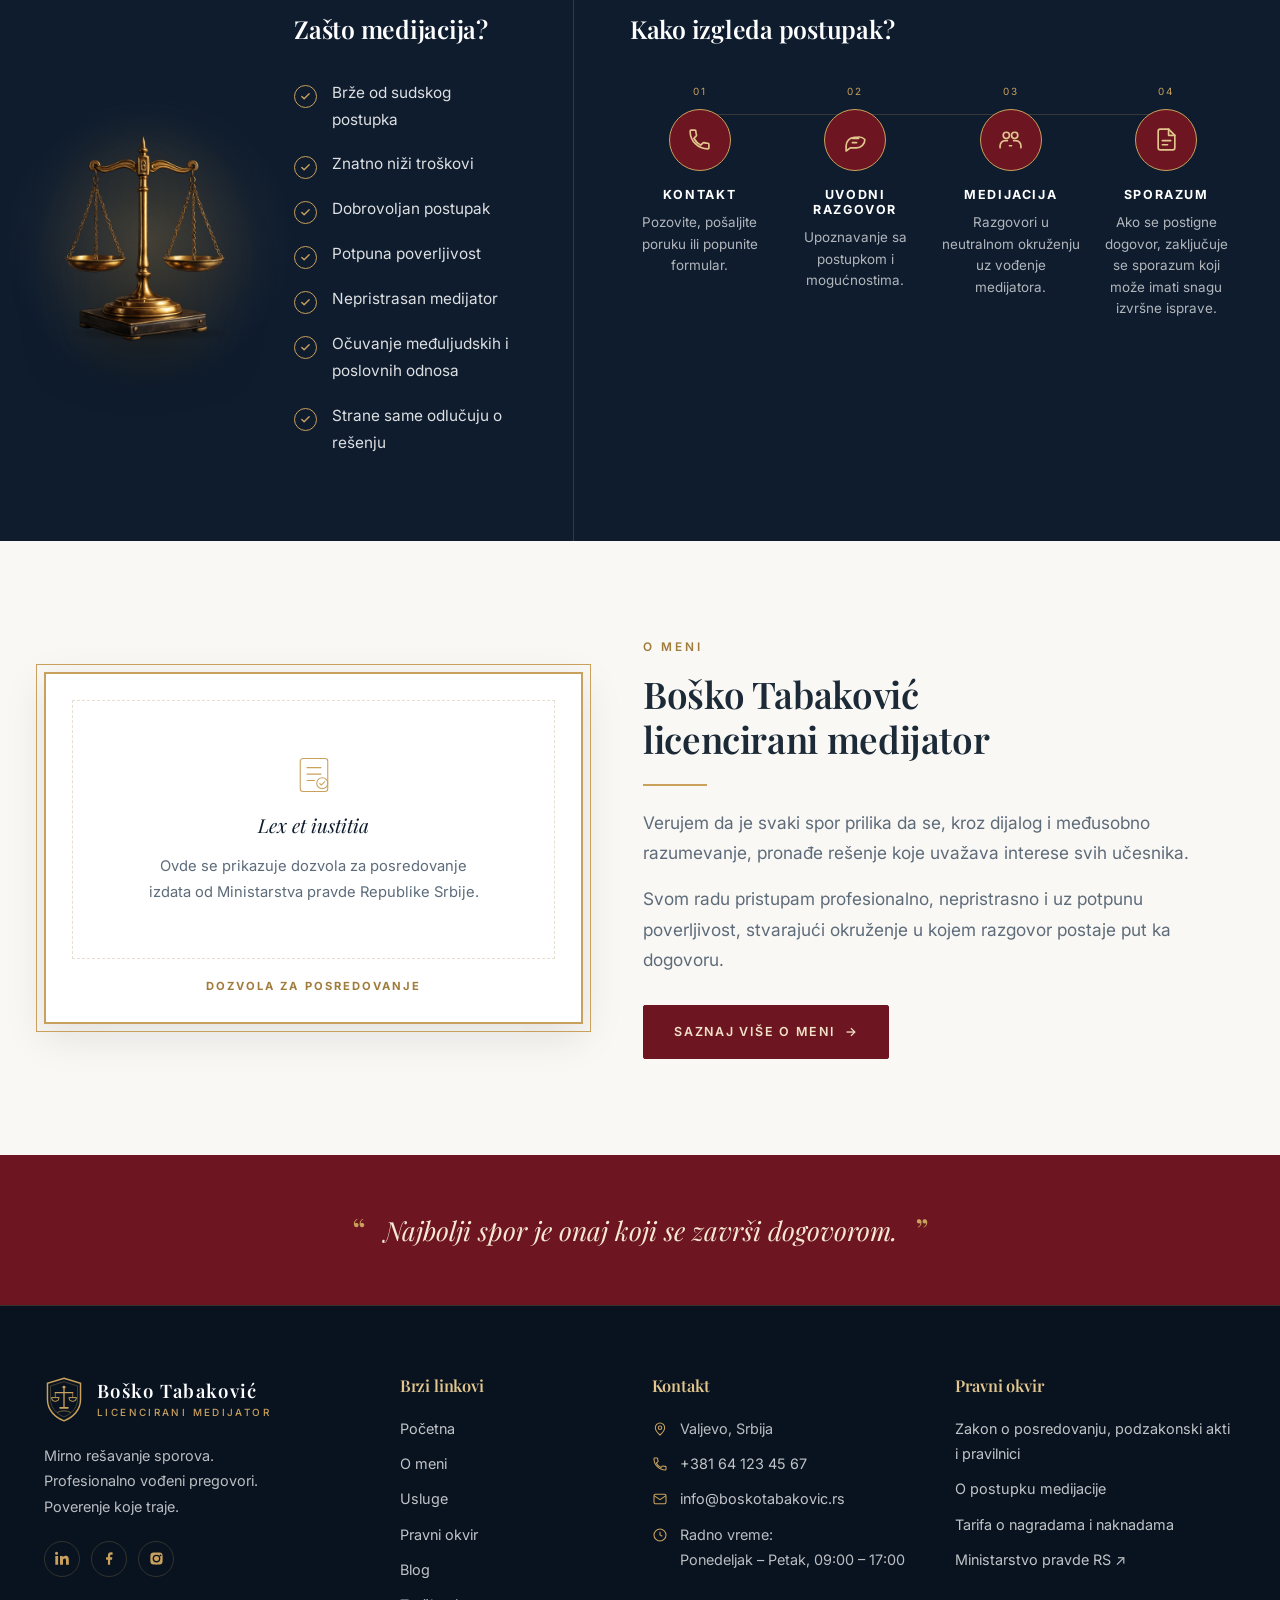
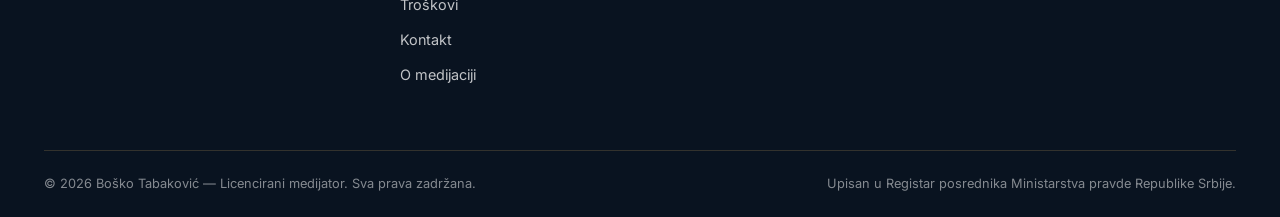
==== commit c71b7733: "Update" ====
--- a/index.html
+++ b/index.html
@@ -11,7 +11,7 @@
 <link rel="preconnect" href="https://fonts.googleapis.com">
 <link rel="preconnect" href="https://fonts.gstatic.com" crossorigin>
 <link href="https://fonts.googleapis.com/css2?family=Playfair+Display:ital,wght@0,500;0,600;0,700;1,500;1,600&family=Inter:wght@400;500;600;700&display=swap" rel="stylesheet">
-<link rel="stylesheet" href="style.css">
+<link rel="stylesheet" href="style.css?v=4">
 </head>
 <body>
 <a class="skip" href="#main">Preskoči na sadržaj</a>
@@ -45,9 +45,9 @@
 </header>
 
 <div class="contact-rail">
-  <a href="tel:+381641234567"><span class="ic ic-phone"><svg viewBox="0 0 24 24" fill="#c9a15c"><path d="M6.6 10.8a15.1 15.1 0 0 0 6.6 6.6l2.2-2.2a1 1 0 0 1 1-.2c1.1.4 2.3.6 3.6.6a1 1 0 0 1 1 1V20a1 1 0 0 1-1 1A17 17 0 0 1 3 4a1 1 0 0 1 1-1h3.5a1 1 0 0 1 1 1c0 1.2.2 2.4.6 3.6a1 1 0 0 1-.2 1Z"/></svg></span>Pozovite</a>
-  <a href="viber://chat?number=%2B381641234567"><span class="ic ic-viber"><svg viewBox="0 0 24 24" fill="#fff"><path d="M12 2C7 2 3 5.4 3 9.6c0 2.3 1.2 4.3 3.1 5.7v3.4l2.9-1.7c1 .2 1.9.4 3 .4 5 0 9-3.4 9-7.8S17 2 12 2Zm0 1.6c4.1 0 7.4 2.7 7.4 6.2S16.1 16 12 16c-1 0-1.9-.1-2.8-.4l-.4-.1-1.6 1v-1.9l-.4-.3C5.2 13.2 4.3 11.5 4.3 9.8c0-3.5 3.5-6.2 7.7-6.2Z"/><path d="M8.6 7.1c.2-.1.5 0 .6.2l.7 1.2c.1.2.1.5-.1.7l-.4.4c.4.8 1 1.4 1.9 1.8l.4-.4c.2-.2.5-.2.7-.1l1.2.7c.2.1.3.4.2.6-.3.7-1 1.1-1.7 1-2-.3-3.9-2-4.4-4-.2-.7.2-1.5.9-2.1Z"/></svg></span>Viber</a>
-  <a href="https://wa.me/381641234567"><span class="ic ic-wa"><svg viewBox="0 0 24 24" fill="#fff"><path d="M12 2a10 10 0 0 0-8.6 15L2 22l5.2-1.4A10 10 0 1 0 12 2Zm0 1.8a8.2 8.2 0 1 1-4.2 15.2l-.3-.2-3 .8.8-2.9-.2-.3A8.2 8.2 0 0 1 12 3.8Z"/><path d="M8.9 7.3c.2 0 .4 0 .5.4l.7 1.6c.1.2 0 .4-.1.5l-.5.6c-.1.1-.2.3 0 .5.5.9 1.5 1.8 2.5 2.2.2.1.4.1.5-.1l.5-.6c.1-.2.3-.2.5-.1l1.6.8c.2.1.3.3.2.5-.2.8-1 1.4-1.9 1.5-2.4-.2-4.8-2.5-5.3-4.9-.1-.9.4-1.8 1.2-2.2.1-.1.3-.1.6-.1Z"/></svg></span>WhatsApp</a>
+  <a href="tel:+381641234567"><span class="ic ic-phone"><svg viewBox="0 0 24 24" width="19" height="19" fill="#c9a15c"><path d="M6.6 10.8a15.1 15.1 0 0 0 6.6 6.6l2.2-2.2a1 1 0 0 1 1-.2c1.1.4 2.3.6 3.6.6a1 1 0 0 1 1 1V20a1 1 0 0 1-1 1A17 17 0 0 1 3 4a1 1 0 0 1 1-1h3.5a1 1 0 0 1 1 1c0 1.2.2 2.4.6 3.6a1 1 0 0 1-.2 1Z"/></svg></span>Pozovite</a>
+  <a href="viber://chat?number=%2B381641234567"><span class="ic ic-viber"><svg viewBox="0 0 24 24" width="19" height="19" fill="#fff"><path d="M12 2C7 2 3 5.4 3 9.6c0 2.3 1.2 4.3 3.1 5.7v3.4l2.9-1.7c1 .2 1.9.4 3 .4 5 0 9-3.4 9-7.8S17 2 12 2Zm0 1.6c4.1 0 7.4 2.7 7.4 6.2S16.1 16 12 16c-1 0-1.9-.1-2.8-.4l-.4-.1-1.6 1v-1.9l-.4-.3C5.2 13.2 4.3 11.5 4.3 9.8c0-3.5 3.5-6.2 7.7-6.2Z"/><path d="M8.6 7.1c.2-.1.5 0 .6.2l.7 1.2c.1.2.1.5-.1.7l-.4.4c.4.8 1 1.4 1.9 1.8l.4-.4c.2-.2.5-.2.7-.1l1.2.7c.2.1.3.4.2.6-.3.7-1 1.1-1.7 1-2-.3-3.9-2-4.4-4-.2-.7.2-1.5.9-2.1Z"/></svg></span>Viber</a>
+  <a href="https://wa.me/381641234567"><span class="ic ic-wa"><svg viewBox="0 0 24 24" width="19" height="19" fill="#fff"><path d="M12 2a10 10 0 0 0-8.6 15L2 22l5.2-1.4A10 10 0 1 0 12 2Zm0 1.8a8.2 8.2 0 1 1-4.2 15.2l-.3-.2-3 .8.8-2.9-.2-.3A8.2 8.2 0 0 1 12 3.8Z"/><path d="M8.9 7.3c.2 0 .4 0 .5.4l.7 1.6c.1.2 0 .4-.1.5l-.5.6c-.1.1-.2.3 0 .5.5.9 1.5 1.8 2.5 2.2.2.1.4.1.5-.1l.5-.6c.1-.2.3-.2.5-.1l1.6.8c.2.1.3.3.2.5-.2.8-1 1.4-1.9 1.5-2.4-.2-4.8-2.5-5.3-4.9-.1-.9.4-1.8 1.2-2.2.1-.1.3-.1.6-.1Z"/></svg></span>WhatsApp</a>
 </div>
 
 <main id="main">
@@ -271,11 +271,10 @@
       <div>
         <h4>Pravni okvir</h4>
         <ul>
-          <li><a href="pravni-okvir.html">Zakon o posredovanju u rešavanju sporova</a></li>
-          <li><a href="pravni-okvir.html">Podzakonski akti i pravilnici</a></li>
-          <li><a href="pravni-okvir.html">Etički kodeks posrednika</a></li>
+          <li><a href="pravni-okvir.html">Zakon o posredovanju, podzakonski akti i pravilnici</a></li>
+          <li><a href="o-medijaciji.html">O postupku medijacije</a></li>
           <li><a href="troskovi.html">Tarifa o nagradama i naknadama</a></li>
-          <li><a href="https://www.mpravde.gov.rs/" target="_blank" rel="noopener">Ministarstvo pravde RS &#8599;</a></li>
+          <li><a href="https://mpravde.gov.rs/posrednici" target="_blank" rel="noopener">Ministarstvo pravde RS &#8599;</a></li>
         </ul>
       </div>
     </div>
@@ -285,6 +284,6 @@
     </div>
   </div>
 </footer>
-<script src="main.js"></script>
+<script src="main.js?v=4"></script>
 </body>
 </html>
--- a/style.css
+++ b/style.css
@@ -85,13 +85,13 @@
   transition:background .2s,color .2s,border-color .2s,transform .2s;
 }
 .btn:hover{transform:translateY(-2px)}
-.btn-gold{background:var(--gold);color:var(--navy-900);border-color:var(--gold)}
+.btn-gold,.prose .btn-gold{background:var(--gold);color:var(--navy-900);border-color:var(--gold)}
 .btn-gold:hover{background:var(--gold-light);border-color:var(--gold-light)}
-.btn-burgundy{background:var(--burgundy);color:#f3e2c8;border-color:var(--burgundy)}
+.btn-burgundy,.prose .btn-burgundy{background:var(--burgundy);color:#f3e2c8;border-color:var(--burgundy)}
 .btn-burgundy:hover{background:var(--burgundy-light);border-color:var(--burgundy-light)}
 .btn-outline-light{background:transparent;color:var(--white);border-color:rgba(255,255,255,.4)}
 .btn-outline-light:hover{border-color:var(--gold);color:var(--gold-light)}
-.btn-outline-dark{background:transparent;color:var(--burgundy);border-color:var(--gold)}
+.btn-outline-dark,.prose .btn-outline-dark{background:transparent;color:var(--burgundy);border-color:var(--gold)}
 .btn-outline-dark:hover{background:var(--gold);color:var(--navy-900)}
 .btn .arr{transition:transform .2s}
 .btn:hover .arr{transform:translateX(4px)}
@@ -249,7 +249,7 @@
   border:1px solid var(--gold);
   background:url("data:image/svg+xml;charset=utf-8,%3Csvg xmlns='http://www.w3.org/2000/svg' viewBox='0 0 24 24' fill='none' stroke='%23c9a15c' stroke-width='3' stroke-linecap='round' stroke-linejoin='round'%3E%3Cpolyline points='20 6 9 17 4 12'/%3E%3C/svg%3E") center/11px no-repeat;
 }
-.steps{display:grid;grid-template-columns:repeat(4,1fr);gap:16px;margin-top:38px;position:relative}
+.steps{display:grid;grid-template-columns:repeat(4,minmax(0,1fr));gap:16px;margin-top:38px;position:relative}
 .steps::before{content:"";position:absolute;top:31px;left:12%;right:12%;height:1px;background:var(--navy-line)}
 .step{text-align:center;position:relative}
 .step-num{font-size:.62rem;letter-spacing:.2em;color:var(--gold);margin-bottom:9px}
@@ -296,7 +296,7 @@
 .prose ul li{position:relative;padding:7px 0 7px 26px;color:var(--ink-soft)}
 .prose ul li::before{content:"";position:absolute;left:2px;top:18px;width:6px;height:6px;background:var(--gold);transform:rotate(45deg)}
 .prose strong{color:var(--ink);font-weight:600}
-.prose a{color:var(--burgundy);font-weight:500}
+.prose a:not(.btn){color:var(--burgundy);font-weight:500}
 
 .tick-list{list-style:none;display:grid;grid-template-columns:repeat(2,1fr);gap:2px 30px;margin:8px 0 26px}
 .tick-list li{position:relative;padding:9px 0 9px 32px;color:var(--ink)}
@@ -474,9 +474,17 @@
 }
 
 /* ---------- RESPONSIVE ---------- */
+@media(max-width:1300px){
+  .nav{gap:19px}
+  .nav a{font-size:.7rem;letter-spacing:.09em}
+  .site-header .btn{padding:13px 20px;font-size:.72rem;letter-spacing:.1em}
+}
+@media(max-width:1150px){
+  /* dugme iz headera se sklanja — meni i dalje ima Kontakt */
+  .header-cta{display:none}
+  .nav{margin-left:auto}
+}
 @media(max-width:1080px){
-  .nav{gap:18px}
-  .nav a{font-size:.68rem;letter-spacing:.1em}
   .contact-rail{display:none}
 }
 @media(max-width:980px){
@@ -594,3 +602,80 @@
   .license-frame{padding:18px}
   .license-ph{padding:38px 16px}
 }
+
+
+/* ---------- GRUPA DUGMADI ---------- */
+.btn-row{display:flex;gap:14px;flex-wrap:wrap;align-items:center}
+
+/* ---------- BRZI KONTAKT (telefon / Viber / WhatsApp) ---------- */
+.contact-actions{display:grid;grid-template-columns:repeat(3,minmax(0,1fr));gap:10px;margin-top:26px}
+.ca{
+  display:flex;align-items:center;gap:11px;
+  padding:12px 13px;text-decoration:none;
+  background:var(--cream);border:1px solid var(--cream-line);border-radius:3px;
+  transition:border-color .2s,background .2s,transform .2s,box-shadow .2s;
+}
+.ca:hover{transform:translateY(-3px);box-shadow:var(--shadow-sm);background:var(--white)}
+.ca-ic{
+  width:36px;height:36px;border-radius:50%;flex-shrink:0;
+  display:flex;align-items:center;justify-content:center;
+}
+.ca-ic svg{width:18px;height:18px;flex-shrink:0}
+.ca-txt{display:flex;flex-direction:column;line-height:1.3;min-width:0}
+.ca-txt b{
+  font-size:.68rem;font-weight:700;letter-spacing:.13em;text-transform:uppercase;
+  color:var(--navy-800);
+}
+.ca-txt small{font-size:.74rem;color:var(--ink-soft);white-space:nowrap;overflow:hidden;text-overflow:ellipsis}
+
+.ca-phone .ca-ic{background:var(--burgundy)}
+.ca-phone .ca-ic svg{fill:var(--gold-light)}
+.ca-phone:hover{border-color:var(--burgundy)}
+
+.ca-viber .ca-ic{background:#7360f2}
+.ca-viber .ca-ic svg{fill:#fff}
+.ca-viber:hover{border-color:#7360f2}
+
+.ca-wa .ca-ic{background:#1da851}
+.ca-wa .ca-ic svg{fill:#fff}
+.ca-wa:hover{border-color:#1da851}
+
+@media(max-width:1180px){
+  .contact-actions{grid-template-columns:1fr}
+}
+@media(max-width:980px){
+  .contact-actions{grid-template-columns:repeat(3,minmax(0,1fr))}
+}
+@media(max-width:560px){
+  .contact-actions{grid-template-columns:1fr}
+}
+
+
+/* ---------- VRLO USKI EKRANI (stari/mali telefoni) ---------- */
+@media(max-width:420px){
+  .steps{grid-template-columns:1fr;gap:26px}
+  .tick-list{grid-template-columns:1fr}
+}
+
+/* ---------- ISTAKNUTI ZAKON ---------- */
+.law-card{
+  background:var(--white);border:1px solid var(--cream-line);
+  border-left:4px solid var(--gold);
+  padding:38px 40px;margin:0 0 42px;box-shadow:var(--shadow-sm);
+}
+.law-card .law-glasnik{
+  font-size:.74rem;font-weight:600;letter-spacing:.14em;text-transform:uppercase;
+  color:var(--gold-deep);margin-bottom:14px;
+}
+.law-card h3{
+  font-size:clamp(1.15rem,2.2vw,1.5rem);color:var(--navy-800);
+  letter-spacing:.02em;margin-bottom:16px;line-height:1.3;
+}
+.law-card p{color:var(--ink-soft);margin-bottom:26px;max-width:74ch}
+.law-card .law-source{
+  display:block;margin-top:14px;font-size:.78rem;color:var(--ink-soft);font-style:italic;
+}
+@media(max-width:620px){
+  .law-card{padding:28px 22px}
+  .law-card .btn{width:100%;justify-content:center}
+}
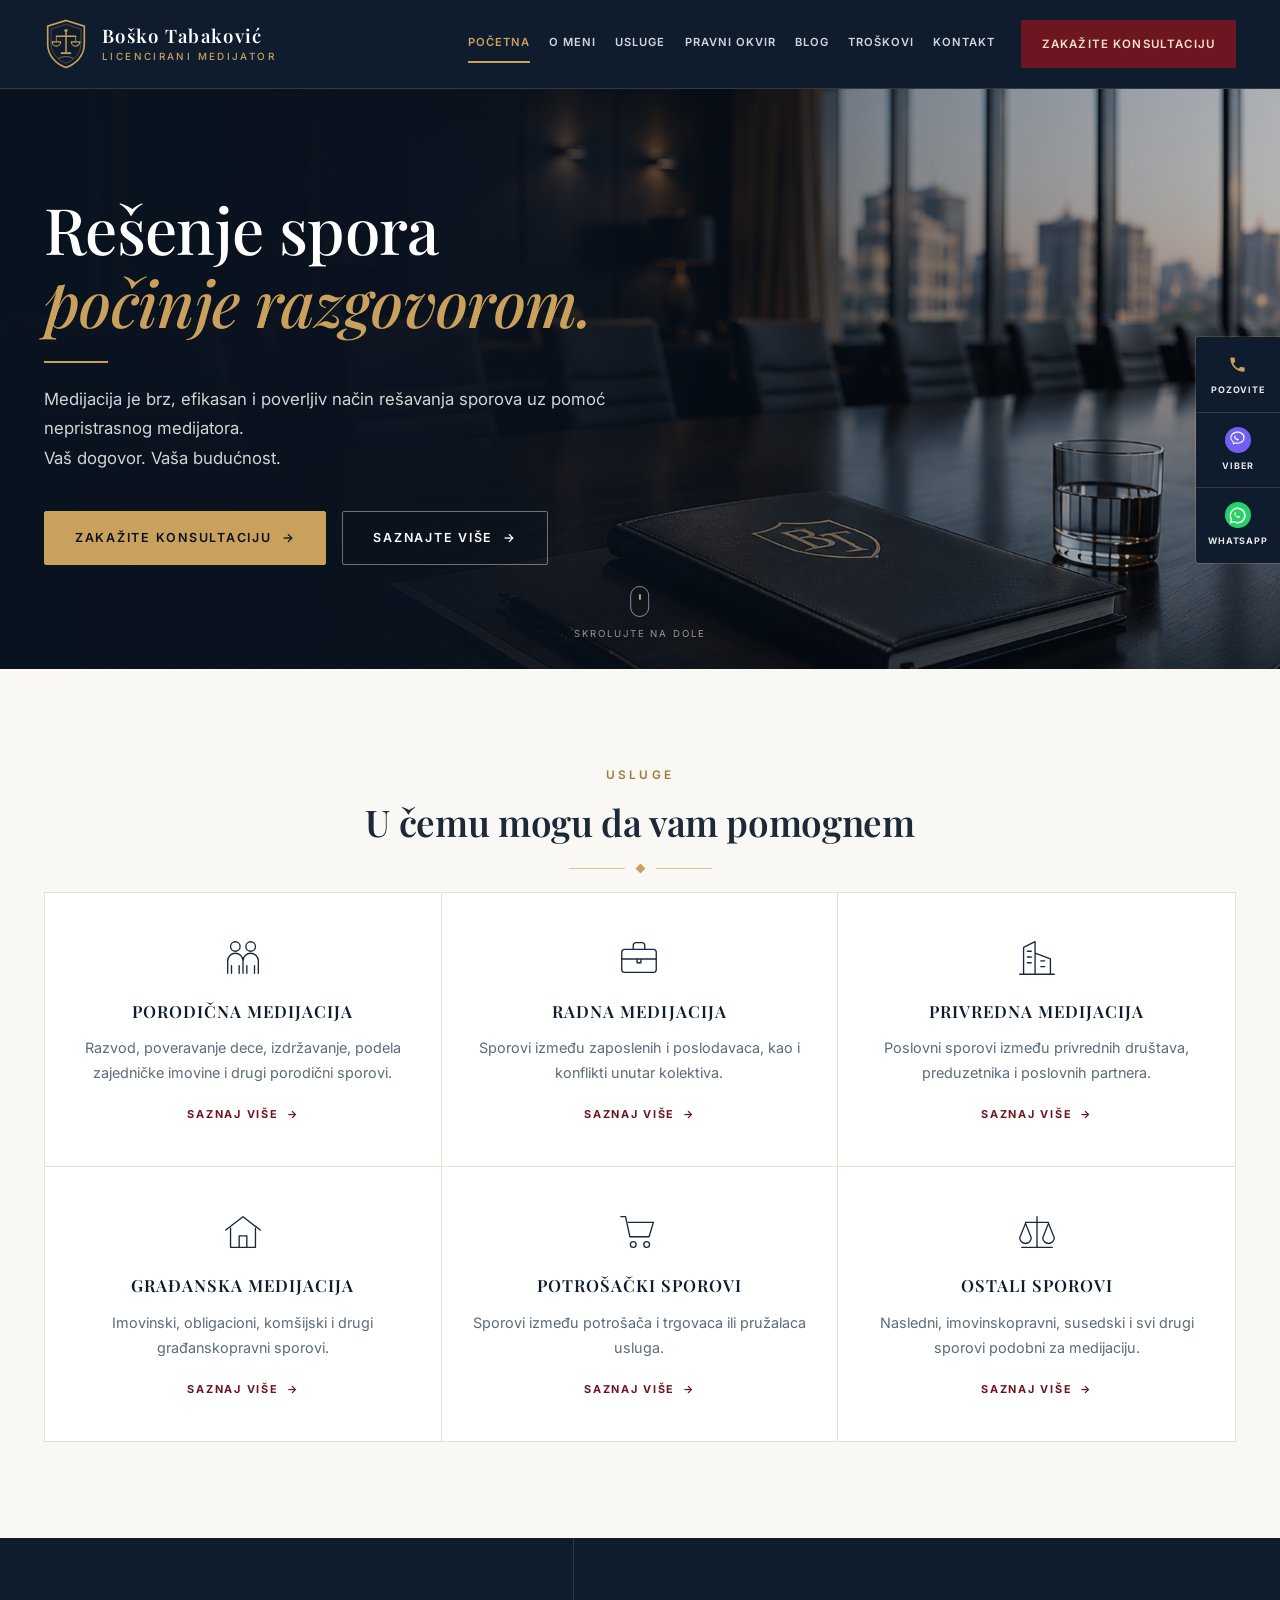
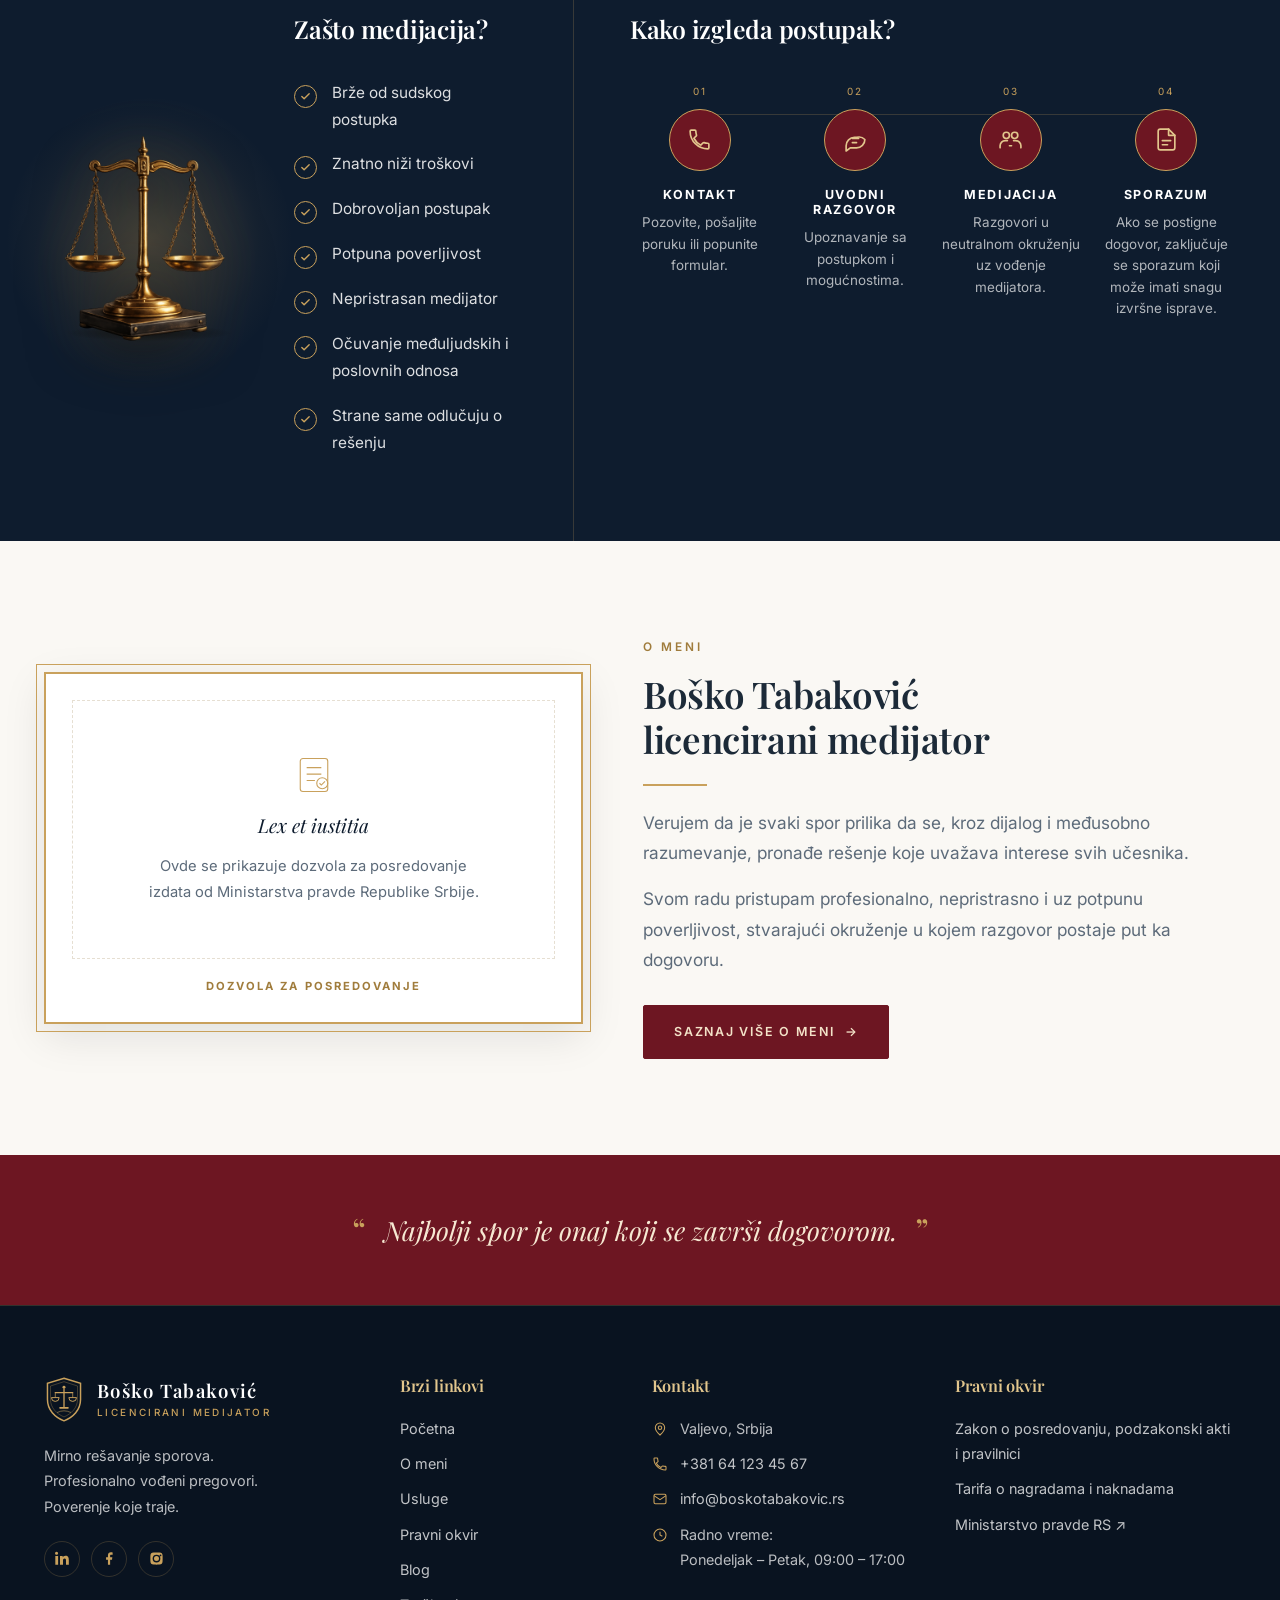
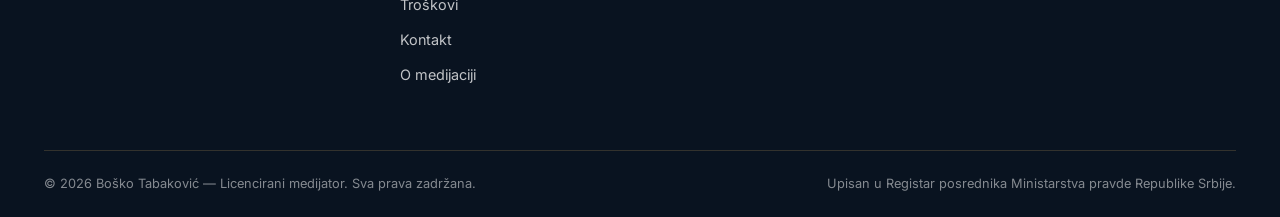
==== commit 3b387c8f: "Update" ====
--- a/index.html
+++ b/index.html
@@ -272,9 +272,8 @@
         <h4>Pravni okvir</h4>
         <ul>
           <li><a href="pravni-okvir.html">Zakon o posredovanju, podzakonski akti i pravilnici</a></li>
-          <li><a href="o-medijaciji.html">O postupku medijacije</a></li>
           <li><a href="troskovi.html">Tarifa o nagradama i naknadama</a></li>
-          <li><a href="https://mpravde.gov.rs/posrednici" target="_blank" rel="noopener">Ministarstvo pravde RS &#8599;</a></li>
+          <li><a href="https://mpravde.gov.rs" target="_blank" rel="noopener">Ministarstvo pravde RS &#8599;</a></li>
         </ul>
       </div>
     </div>
